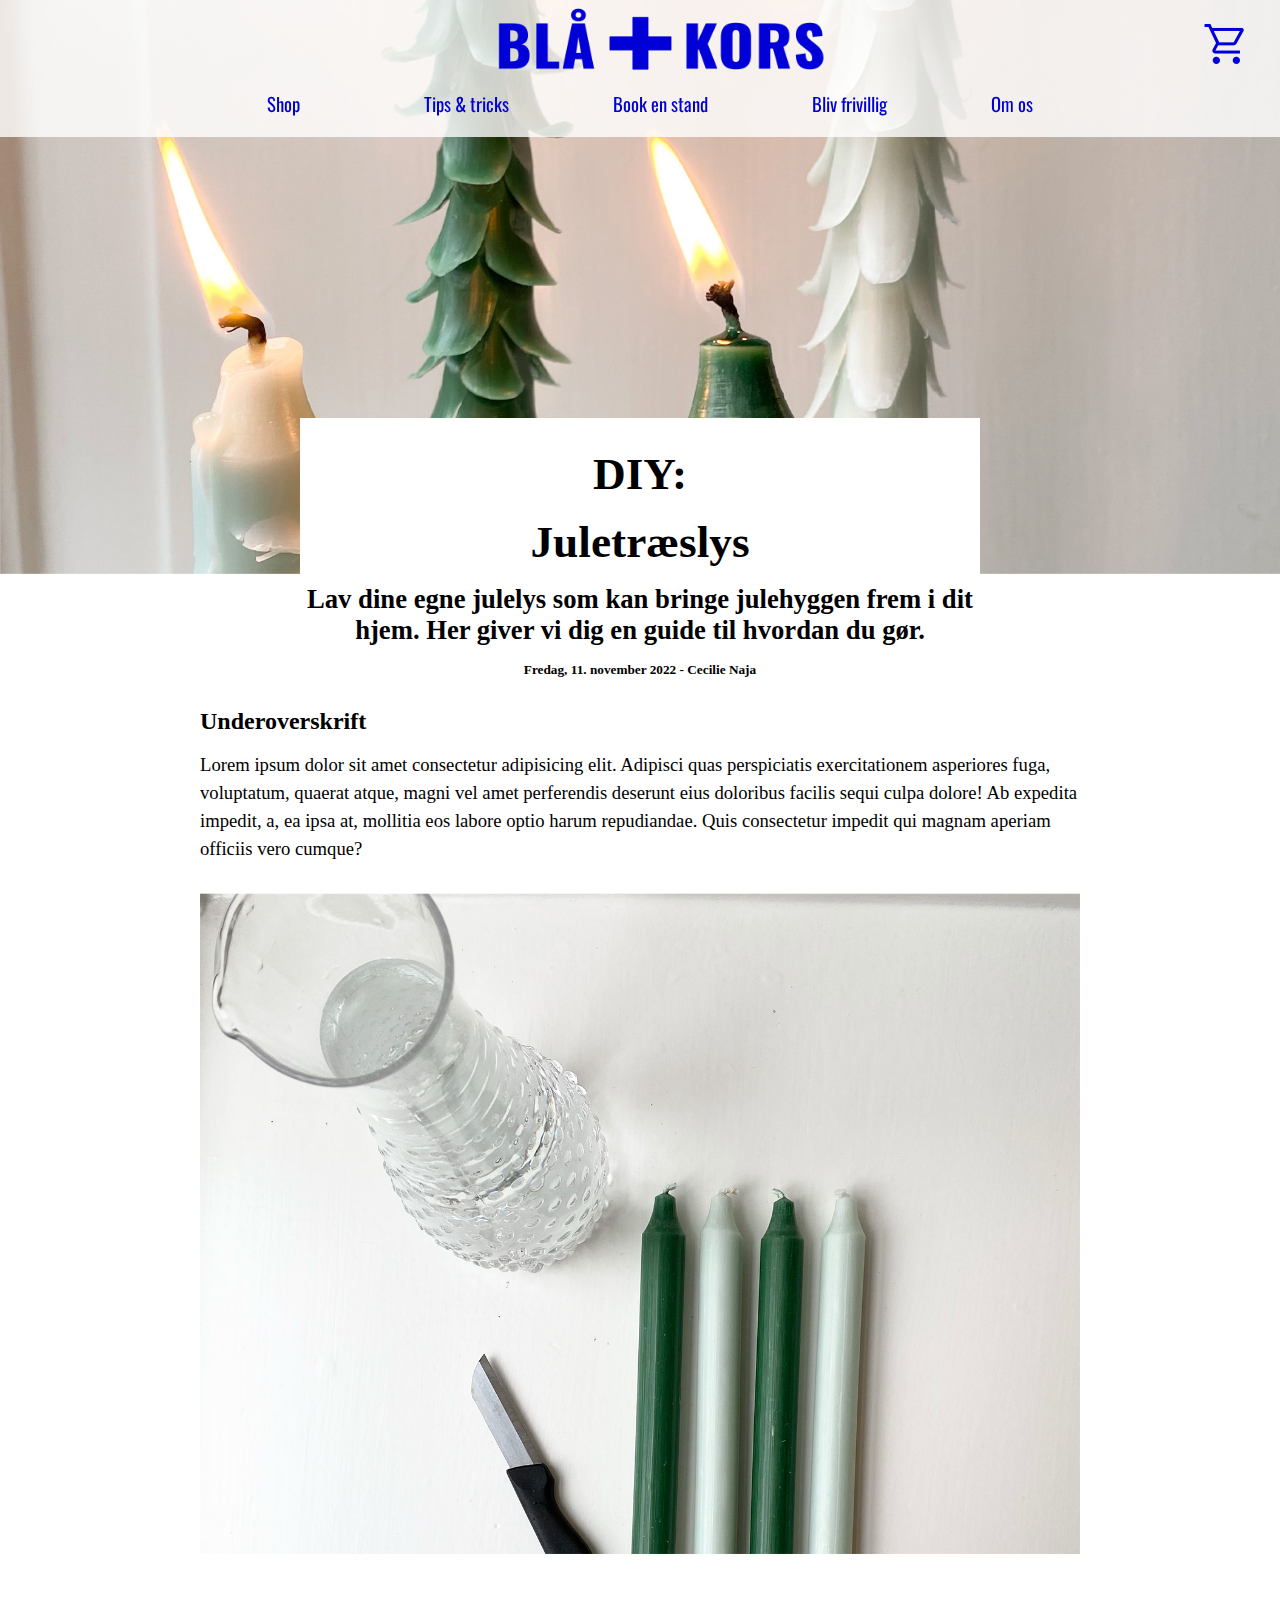
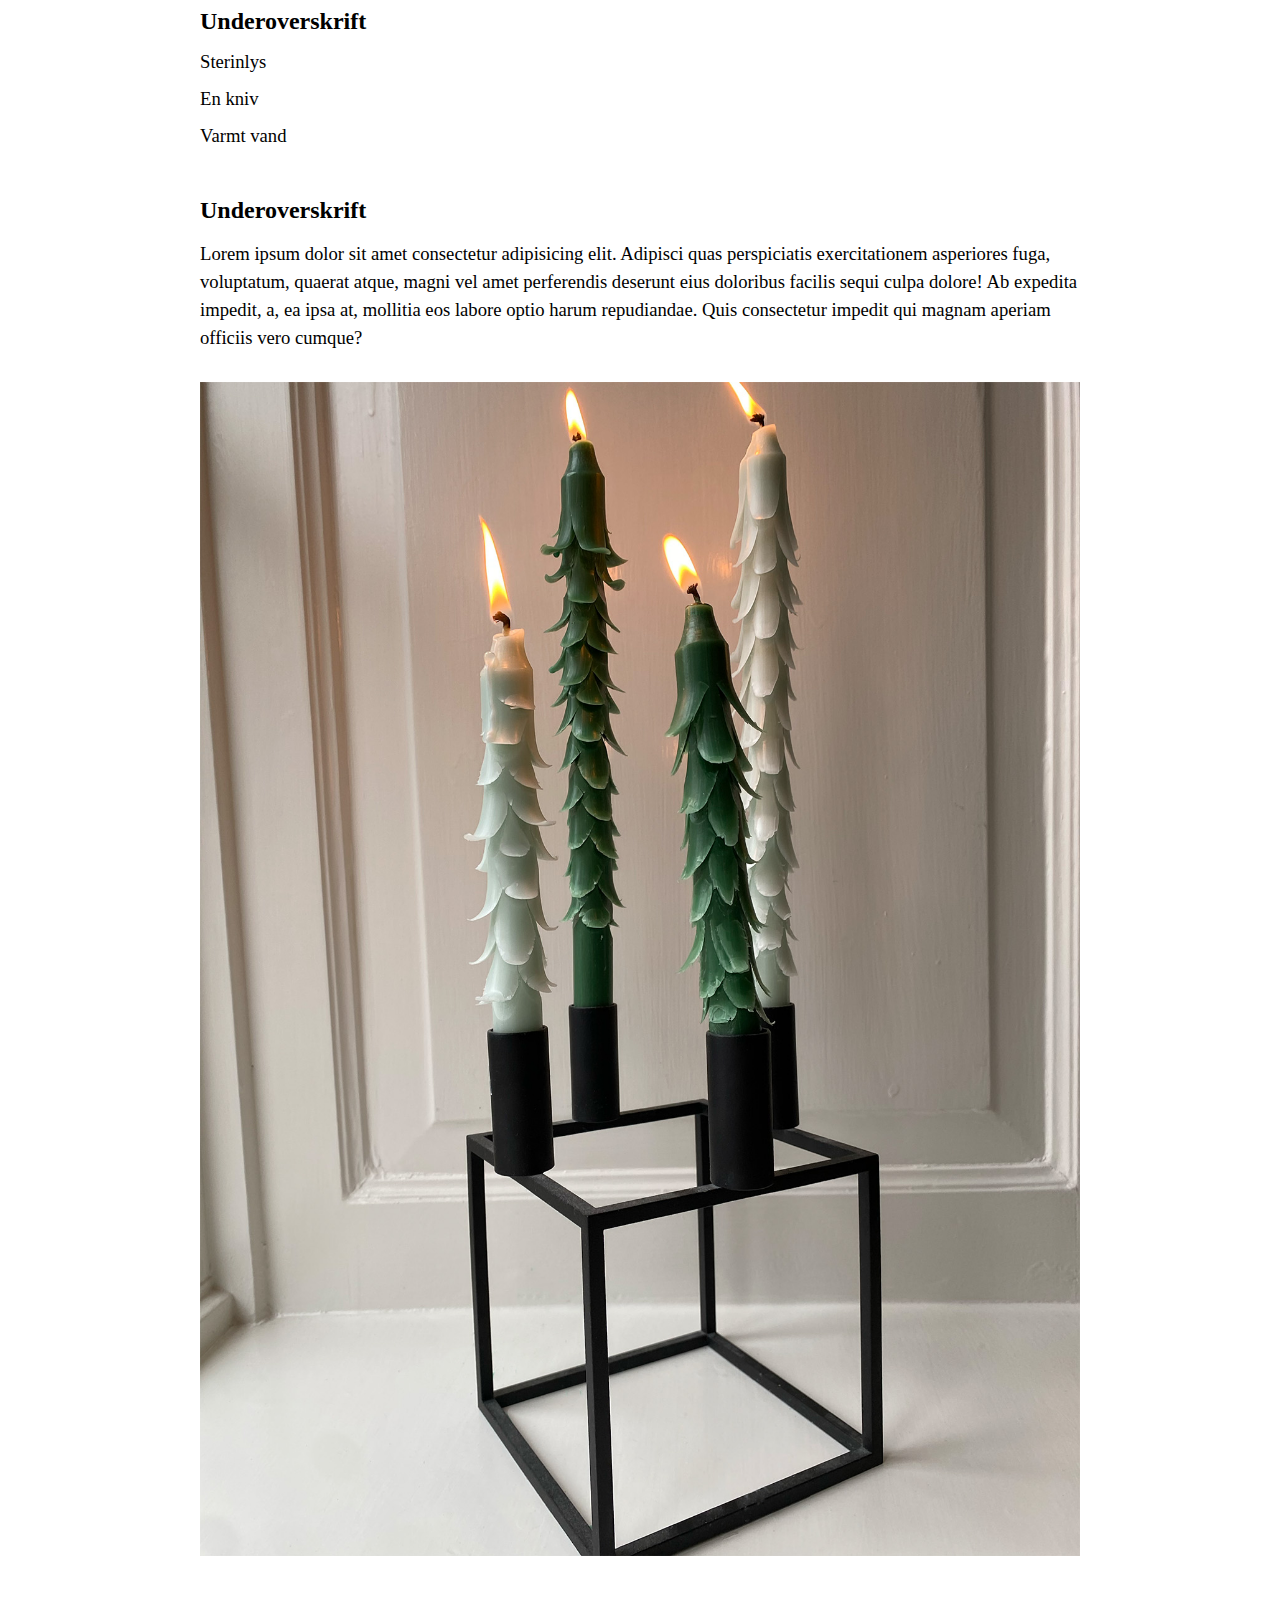
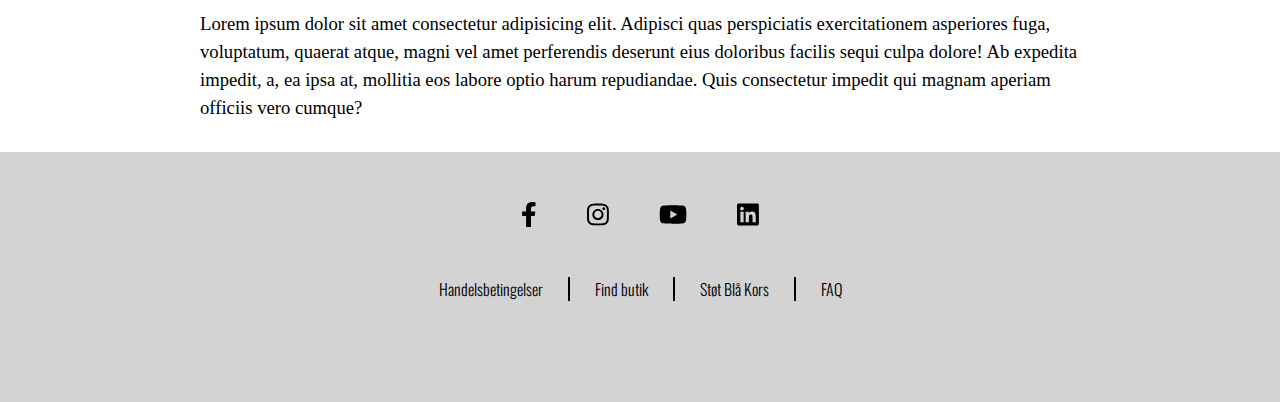
==== artikel-lys.html @ 45262c71 "kurv" ====
<!DOCTYPE html>
<html lang="da">
<head>
    <meta charset="UTF-8">
    <meta http-equiv="X-UA-Compatible" content="IE=edge">
    <meta name="viewport" content="width=device-width, initial-scale=1.0">
    <title>Blaa Kors</title>
    <link rel="stylesheet" href="styles.css">
    <link rel="stylesheet" href="Styles-artikel.css">

    <link rel="preconnect" href="https://fonts.googleapis.com"> 
    <link rel="preconnect" href="https://fonts.gstatic.com" crossorigin> 
    <link rel="preconnect" href="https://fonts.googleapis.com"> 
<link rel="preconnect" href="https://fonts.gstatic.com" crossorigin> 
<link href="https://fonts.googleapis.com/css2?family=Oswald:wght@200;300;400;500;600;700&display=swap" rel="stylesheet">
</head>


<body>
    <header class="header-pc">
        <section id="top">
        <div id="logo">
            <img src="img/Blaa-kors-logo.png" alt="Blaa kors logo">
        </div>

        <div id="kurv">
        <img src="img/shopping-cart.png" alt="Indkøbskurv">
        </div>
        </section>




        

        <nav>
            <div class="container">
                <ul class="manu-main">

                    <li class="nav-head"><a class="hover-underline" href="shop.html">Shop</a>
                        <div class="menu-sub">
                            <div class="menu-col-1">
                                <h3>Dame</h3>
                                <ul>
                                    <li><a href="">Trøjer</a></li>
                                    <li><a href="#">Toppe</a></li>
                                    <li><a href="">Bukser</a></li>
                                    <li><a href="">Jakker</a></li>
                                    <li><a href="">Kjoler</a></li>
                                    <li><a href="">Accesories</a></li>
                                </ul>
                            </div>

                            <div class="menu-col-2">
                                <h3>Herre</h3>
                                <ul>
                                    <li><a href="">Trøjer</a></li>
                                    <li><a href="">Toppe</a></li>
                                    <li><a href="">Bukser</a></li>
                                    <li><a href="">Jakker</a></li>
                                    <li><a href="">Kjoler</a></li>
                                    <li><a href="">Accesories</a></li>
                                </ul>
                            </div>

                            <div class="menu-col-3">
                                <h3>Børn</h3>
                                <ul>
                                    <li><a href="">Trøjer</a></li>
                                    <li><a href="">Toppe</a></li>
                                    <li><a href="">Bukser</a></li>
                                    <li><a href="">Jakker</a></li>
                                    <li><a href="">Kjoler</a></li>
                                    <li><a href="">Accesories</a></li>
                                </ul>
                            </div>

                            <div class="menu-col-4">
                                <h3>Interiør</h3>
                                <ul>
                                    <li><a href="">Trøjer</a></li>
                                    <li><a href="">Toppe</a></li>
                                    <li><a href="">Bukser</a></li>
                                    <li><a href="">Jakker</a></li>
                                    <li><a href="">Kjoler</a></li>
                                    <li><a href="">Accesories</a></li>
                                </ul>
                            </div>
                        </div>
                    </li>

                    
                    <li><a class="hover-underline" href="">Tips & tricks</a></li>
                    <li><a class="hover-underline" href="">Book en stand</a></li>
                    <li><a class="hover-underline" href="">Bliv frivillig</a></li>
                    <li><a class="hover-underline" href="">Om os</a></li>  
                </ul>
            </div>
        </nav>
    </header>

    <main>
        <section>
            <div>
                <img src="img/lys-banner.jpg" alt="DIY juletræ sterinlys">
            </div>

            <div class="float-box">
                <h1>DIY:</h1>
                <h1>Juletræslys</h1>
                <h3>Lav dine egne julelys som kan bringe julehyggen frem i dit hjem. Her giver vi dig en guide til hvordan du gør.</h3>
                <h5>Fredag, 11. november 2022 - Cecilie Naja</h5>
            </div>
        </section>


        <section class="artikel">
            <div class="tekst">
                <h4>Underoverskrift</h4>
                <p>Lorem ipsum dolor sit amet consectetur adipisicing elit. Adipisci quas perspiciatis exercitationem asperiores fuga, voluptatum, quaerat atque, magni vel amet perferendis deserunt eius doloribus facilis sequi culpa dolore! Ab expedita impedit, a, ea ipsa at, mollitia eos labore optio harum repudiandae. Quis consectetur impedit qui magnam aperiam officiis vero cumque?</p>
            </div>


            <div>
                <img src="img/step-1.jpg" alt="ting du skal bruge: sterinlys, kniv og varmt vand">
            </div>


            <div class="redskaber">
                <h4>Underoverskrift</h4>
                <P>Sterinlys</P>
                <p>En kniv</p>
                <P>Varmt vand</P>
            </div>


            
            <div class="tekst">
                <h4>Underoverskrift</h4>
                <p>Lorem ipsum dolor sit amet consectetur adipisicing elit. Adipisci quas perspiciatis exercitationem asperiores fuga, voluptatum, quaerat atque, magni vel amet perferendis deserunt eius doloribus facilis sequi culpa dolore! Ab expedita impedit, a, ea ipsa at, mollitia eos labore optio harum repudiandae. Quis consectetur impedit qui magnam aperiam officiis vero cumque?</p>
            </div>

            <div>
                <img src="img/fire-lys.jpg" alt="De faerdige sterinlys som ligner julettaer">
            </div>

            <div class="tekst">
                <p>Lorem ipsum dolor sit amet consectetur adipisicing elit. Adipisci quas perspiciatis exercitationem asperiores fuga, voluptatum, quaerat atque, magni vel amet perferendis deserunt eius doloribus facilis sequi culpa dolore! Ab expedita impedit, a, ea ipsa at, mollitia eos labore optio harum repudiandae. Quis consectetur impedit qui magnam aperiam officiis vero cumque?</p>
            </div>

        </section>

    </main>


    <footer>
        <section>
            <div class="icons">
                <svg xmlns="http://www.w3.org/2000/svg" viewBox="0 0 320 512"><!--! Font Awesome Pro 6.2.0 by @fontawesome - https://fontawesome.com License - https://fontawesome.com/license (Commercial License) Copyright 2022 Fonticons, Inc. --><path d="M279.14 288l14.22-92.66h-88.91v-60.13c0-25.35 12.42-50.06 52.24-50.06h40.42V6.26S260.43 0 225.36 0c-73.22 0-121.08 44.38-121.08 124.72v70.62H22.89V288h81.39v224h100.17V288z"/></svg>
                <svg xmlns="http://www.w3.org/2000/svg" viewBox="0 0 448 512"><!--! Font Awesome Pro 6.2.0 by @fontawesome - https://fontawesome.com License - https://fontawesome.com/license (Commercial License) Copyright 2022 Fonticons, Inc. --><path d="M224.1 141c-63.6 0-114.9 51.3-114.9 114.9s51.3 114.9 114.9 114.9S339 319.5 339 255.9 287.7 141 224.1 141zm0 189.6c-41.1 0-74.7-33.5-74.7-74.7s33.5-74.7 74.7-74.7 74.7 33.5 74.7 74.7-33.6 74.7-74.7 74.7zm146.4-194.3c0 14.9-12 26.8-26.8 26.8-14.9 0-26.8-12-26.8-26.8s12-26.8 26.8-26.8 26.8 12 26.8 26.8zm76.1 27.2c-1.7-35.9-9.9-67.7-36.2-93.9-26.2-26.2-58-34.4-93.9-36.2-37-2.1-147.9-2.1-184.9 0-35.8 1.7-67.6 9.9-93.9 36.1s-34.4 58-36.2 93.9c-2.1 37-2.1 147.9 0 184.9 1.7 35.9 9.9 67.7 36.2 93.9s58 34.4 93.9 36.2c37 2.1 147.9 2.1 184.9 0 35.9-1.7 67.7-9.9 93.9-36.2 26.2-26.2 34.4-58 36.2-93.9 2.1-37 2.1-147.8 0-184.8zM398.8 388c-7.8 19.6-22.9 34.7-42.6 42.6-29.5 11.7-99.5 9-132.1 9s-102.7 2.6-132.1-9c-19.6-7.8-34.7-22.9-42.6-42.6-11.7-29.5-9-99.5-9-132.1s-2.6-102.7 9-132.1c7.8-19.6 22.9-34.7 42.6-42.6 29.5-11.7 99.5-9 132.1-9s102.7-2.6 132.1 9c19.6 7.8 34.7 22.9 42.6 42.6 11.7 29.5 9 99.5 9 132.1s2.7 102.7-9 132.1z"/></svg>
                <svg xmlns="http://www.w3.org/2000/svg" viewBox="0 0 576 512"><!--! Font Awesome Pro 6.2.0 by @fontawesome - https://fontawesome.com License - https://fontawesome.com/license (Commercial License) Copyright 2022 Fonticons, Inc. --><path d="M549.655 124.083c-6.281-23.65-24.787-42.276-48.284-48.597C458.781 64 288 64 288 64S117.22 64 74.629 75.486c-23.497 6.322-42.003 24.947-48.284 48.597-11.412 42.867-11.412 132.305-11.412 132.305s0 89.438 11.412 132.305c6.281 23.65 24.787 41.5 48.284 47.821C117.22 448 288 448 288 448s170.78 0 213.371-11.486c23.497-6.321 42.003-24.171 48.284-47.821 11.412-42.867 11.412-132.305 11.412-132.305s0-89.438-11.412-132.305zm-317.51 213.508V175.185l142.739 81.205-142.739 81.201z"/></svg>
                <svg xmlns="http://www.w3.org/2000/svg" viewBox="0 0 448 512"><!--! Font Awesome Pro 6.2.0 by @fontawesome - https://fontawesome.com License - https://fontawesome.com/license (Commercial License) Copyright 2022 Fonticons, Inc. --><path d="M416 32H31.9C14.3 32 0 46.5 0 64.3v383.4C0 465.5 14.3 480 31.9 480H416c17.6 0 32-14.5 32-32.3V64.3c0-17.8-14.4-32.3-32-32.3zM135.4 416H69V202.2h66.5V416zm-33.2-243c-21.3 0-38.5-17.3-38.5-38.5S80.9 96 102.2 96c21.2 0 38.5 17.3 38.5 38.5 0 21.3-17.2 38.5-38.5 38.5zm282.1 243h-66.4V312c0-24.8-.5-56.7-34.5-56.7-34.6 0-39.9 27-39.9 54.9V416h-66.4V202.2h63.7v29.2h.9c8.9-16.8 30.6-34.5 62.9-34.5 67.2 0 79.7 44.3 79.7 101.9V416z"/></svg>
            </div>
            <div class="navfooter">
                <a class="border" href="">Handelsbetingelser</a>
                <a class="border" href="">Find butik</a>
                <a class="border" href="">Støt Blå Kors</a>
                <a href="">FAQ</a>
            </div>
        </section>
    </footer>

</body>

</html>
---- styles.css ----
*{
    margin: 0;
    padding: 0;
    box-sizing: border-box;
}


#logo{
    display: flex;
    justify-content: center;

    padding-top: 5px;

    z-index: 1;

    height: 70px;
}


#top{
    display: flex;
    justify-content: center;
}

#kurv{
    position: absolute;
    right: 30px;
    top: 20px;
}

.header-pc{
    background-color: rgba(255, 255, 255, 0.8);
}



.header-pc{
    position: fixed;
    top: 0px;

    z-index: 1;

    width: 100%;
}

.main-forside{
    margin-top: 190px;
}


/*nav bar*/
nav ul{
    list-style: none;
    position: relative;
    text-align: center;
    width: 100%;
}

/*hvert link box i nav*/
nav li{
    display: inline-block;
    margin-left: 50px;
    margin-right: 50px;
}

/*nav text*/
nav a{
    color: rgb(0, 0, 210);
    text-decoration: none;

    font-family: 'Oswald', sans-serif;
    font-weight: 400;
    font-size: 14pt;
}

nav .container .manu-main div li a{
    font-weight: 300;
}



.nav-head h3 {
    font-family: 'Oswald', sans-serif;
    font-weight: 500;
}



#banner{
    background-image: url(img/banner.jpg);
    height: 850px;
    margin-top: -190px;
    display: flex;
    justify-content: center;
}

#banner div {
    background-color: rgba(255, 255, 255, 0.8);
    position: relative;
    top: 400px;
    width: 800px;
    height: 150px;
}
#banner h1 {
    text-transform: uppercase;
    font-family: 'Oswald', sans-serif;
    color: rgb(0, 0, 210);
    text-align: center;
    font-size: 50pt;
}
#banner h2 {
    text-transform: uppercase;
    font-family: 'Oswald', sans-serif;
    font-weight: 400;
    color: rgb(0, 0, 210);
    text-align: center;
}


/*Gør knapperne "Shop, Tips og tricks osv" lettere at ramme + dropdown menuen forsvinder ikke*/
.nav-head{
    padding: 20px;
}

/*dropdown menuen*/
.menu-sub{
    position: absolute;
    width: 820px;

    background-color: rgba(255, 255, 255, 0.7);

    /*dropdown menuen vises ikke når musen ikke holdes over*/
    display: none;

    padding: 2em;

    margin-top: 20px;

}

/*dropdown menuen vises når musen holdes over Shop*/
nav li:hover .menu-sub{
    display: block;
}

/**/
.menu-sub li {
    display: block;
}

/*dropdown store kategorier (dame, herre, børn, interiør)*/
.menu-sub h3 {
    text-align: left;

    margin-top: 10px;
    margin-bottom: 20px;



}

/*dropdown store små kategorier kasser (trøjer, toppe, bukser)*/
.manu-main .menu-sub li{
    text-align: left;
    margin-left: 0px;
    margin-top: 10px;

    color: red;
}

/*dropdown store små kategorier skrift (trøjer, toppe, bukser)*/
.manu-main .menu-sub li a{
    color: black;
}


.menu-col-1,
.menu-col-2,
.menu-col-3,
.menu-col-4{
    float: left;
    width: 25%;
}


/*hover efektter på "Trøjer, toppe, bukser osv"*/

.menu-sub div ul li a:hover{
    border-bottom: solid  rgb(0, 0, 210) 2px;
}








/*stregens egenskaber*/
.hover-underline {
    position: relative;
  }
  
  
  .hover-underline::after {
    /*stregen skal være under teksten*/
    content: '';

    position: absolute;

    /*stregen fylder tekstens bredde*/
    width: 100%;

    /*stregens x(bredde) starter med at være 0*/
    transform: scaleX(0);

    /*højde på stregen*/
    height: 3px;

    /*animationen skal starte i bunden i venstre af teksten*/
    bottom: -7px;
    left: 0;

    /*stregens farve*/
    background-color: #002afa;

    /*stregen slutter ud i højre side*/
    transform-origin: bottom right;

    /*animationen tager 0.25 sekunder*/
    /*animationen starter hurtigigt og deaccelererer til slut*/
    transition: transform 0.25s ease-out;
  }
  
  .hover-underline:hover::after {
    /*stregens bredde(x-værdi) er synlig og hele rekstens 
    bredde, når man stopper med at hover*/
    transform: scaleX(1);

    /*stregen starter med at forsvinde fra venstre side, 
    når man stopper med at hover*/
    transform-origin: bottom left;
  }

  @media only screen and (max-width: 890px) {
    .header-pc {
      display: none;
    }

    .header-mobil{
        margin-top: 170px;
        height: 80px;
        width: 100%;
        background-color: rgba(255, 255, 255, 0.7);
        display: flex;
        align-items: center;
        
        justify-content: space-around;
        align-items: center;

        position: fixed;

        z-index: 100;
    }

    .logo-mobil img{
        height: 40px;
    }

    .kurv-mobil{
        scale: 80%;
        position: relative;
    }
    
    .main-forside{
        margin-top: 20px;
    }
  }

  @media only screen and (min-width: 890px) {
    .header-mobil {
      display: none;
    }
  }
























/* Bliv Frivillig Sektion */
.frivillig {
    height: 300px;
    background-color: lightgray;
}
.frivillig div {
    text-align: center;
}
.frivillig h1 {
    color: rgb(0, 0, 210);
    font-size: 30pt;
    text-transform: uppercase;
    padding-top: 90px;
    font-family: 'Oswald', sans-serif;
}
.frivillig h2 {
    color: rgb(0, 0, 210);
    text-transform: uppercase;
    margin-top: 10px;
    text-decoration: underline;
    font-family: 'Oswald', sans-serif;
}

/* SHOP SEKTION PÅ FORSIDE */
.shop {
    height: 700px;
    width: 100%;
    background-image: url(images/shopbaggrund.jpg);
    display: flex;
    background-repeat: no-repeat;
    background-position: center;
    background-size: cover;
}

.shop div {
width: 100%;
}



.damer {
    border: solid black 2px;
    margin-top: 50px;
    height: 600px;
    width: 300px;
    margin-left: 170px;
    padding: 10px;
    box-shadow: 0px 0px 15px #000000;
    background-image: url(images/damer.jpg);
    background-size: cover;
}
.shop :hover { 
    transform: scale(1.1);
    transition: 0.25s;
}

#nottarget, #interiørtop {
    transform: scale(1.0);
}

.herre {
    margin-top: 150px;
    background-color: black;
    height: 400px;
    width: 300px;
    margin-left: 100px;
    margin-right: 100px;
    border: 1px solid;
    padding: 10px;
    padding: 10px;
    box-shadow: 0px 0px 15px #000000;
}

.interiør {
    margin-top: 150px;
    background-image: url(images/interioer.jpg);
    height: 400px;
    width: 300px;
    margin-right: 100px;
    padding: 10px;
    box-shadow: 0px 0px 15px #000000;
}

.damer h1 {
    color: rgb(0, 0, 210);
    margin-left: 10px;
    margin-top: 365px;
    font-size: 30pt;
    text-transform: uppercase;
}
.herre h1 {
    color: rgb(0, 0, 210);
    margin-left: 10px;
    margin-top: 265px;
    font-size: 30pt;
    text-transform: uppercase;
}
.shop h2 {
    color: rgb(0, 0, 210);
    margin-left: 10px;
    margin-top: 10px;
    text-transform: uppercase;
    font-family: 'Oswald', sans-serif;
    font-weight: 400;
}
.shop h1 {
    font-family: 'Oswald', sans-serif;
}

.interiør h1 {
    color: rgb(0, 0, 210);
    margin-left: 10px;
    font-size: 30pt;
    text-transform: uppercase;
}
/* Givet den et id, da margin top ikke skal være så høj i denne boks,
da der er flere linjer med H1 */
#interiørtop {
    margin-top: 90px;
}

/* DIY SEKTION PÅ FORSIDE */
.diy {
    height: 650px;
    width: 100%;
    display: flex;
    justify-content: center;
    background-color: lightgray;
}
.diy div {
    height: 500px;
    width: 350px;
    margin-top: 75px;
    margin-left: 100px;
    margin-right: 100px;
    padding: 10px;
    box-shadow: 5px 10px 18px #000000;

}

#stearin {
    background-image: url(images/stearinlys.jpg);
}
#redskabsholder {
    background-image: url(images/redskabsholder.jpg);
}

.diy h1 {
    color: rgb(0, 0, 210);
    font-size: 28pt;
    margin-top: 370px;
    margin-left: 10px;
    text-transform: uppercase;
    font-family: 'Oswald', sans-serif;
}
.diy h2 {
    color: rgb(0, 0, 210);
    margin-left: 10px;
    margin-top: 10px;
    text-transform: uppercase;
    font-family: 'Oswald', sans-serif;
    font-weight: 400;
}
.diy :hover { 
    transform: scale(1.1);
    transition: 0.25s;
}

/* VERDENSMÅL SEKTION PÅ FORSIDE */
.verdensmål {
    height: 300px;
    background-color: black;
}
.verdensmål div {
    text-align: center;
}
.verdensmål h1 {
    color: white;
    font-size: 30pt;
    text-transform: uppercase;
    padding-top: 90px;
    width: 100%;
    font-family: 'Oswald', sans-serif;
}
.verdensmål h2 {
    color: white;
    text-transform: uppercase;
    margin-top: 10px;
    text-decoration: underline;
    font-family: 'Oswald', sans-serif;
}

/* HER STARTER FOOTEREN */
footer {
    height: 250px;
    background-color: lightgrey;
}

/* Ikonerne i footeren */
.icons {
    display: flex;
    width: 100%;
    justify-content: center;
    padding-top: 50px;
}

footer section div svg {
    height: 25px;
    padding-left: 25px;
    padding-right: 25px;
}

/* Navigation i footeren */
.navfooter {
    display: flex;
    justify-content: center;
    width: 100%;
    padding-top: 50px;
}

.navfooter a {
    padding-left: 25px;
    padding-right: 25px;
    text-decoration: none;
    color: black;
    font-family: 'Oswald', sans-serif;
    font-weight: 300;
    
}

/* vertikal streg mellem nav i footeren */
.border {
    border-right: 2px solid black;
}



/* HER STARTER SHOP UNDERSIDEN */
.shopfp {
    background-image: url(images/shopbanner.jpg);
    width: 100%;
    background-size: cover;
    height: 1400px;
}

.shopfp div {
    display: flex;
    width: 100%;
}  
.shopfp {
    font-family: 'Oswald', sans-serif;
    text-transform: uppercase;
}
.shoph1, .shoph2, .shoph3 {
    align-items: center;
    justify-content: center;
    color: rgb(0, 0, 210);
}
.shoph1 {
    font-size: 28pt;
}
.shoph2 {
    margin-top: 50px;
}
.shoph2 h2 {
    padding: 10px;
    background-color: white;
    margin-left: 10px;
    margin-right: 10px;
    font-weight: 200;
}
.shoph3 {
    padding-top: 400px;
    font-size: 15pt;
}
.shoph3 h3 {
    font-weight: 300;
}



/* HER STARTER SHOP DAME */
#topshop {
    display: flex;
    font-family: 'Oswald', sans-serif;
    color: rgb(0, 0, 210);
    width: 100%;
    padding-left: 200px;
    padding-top: 200px;
}
#topshop h2 {
    margin-left: 5px;
    margin-right: 5px;
}

.weight300 {
    font-weight: 300;
}
.shopdameflex {
    font-family: 'Oswald', sans-serif;
    color: rgb(0, 0, 210);
}
.shopdameflex h2 {
    padding-top: 200px;
    padding-left: 200px;
    width: 100%;
}
.shopkategori {
    display: flex;
    margin-left: 100px;
    margin-top: 50px;
}
.shopkategori h1 {
    margin-top: 20px;
}
.kategoriwidth {
    width: 150px;
}
.plus {
    margin-left: 50px;
    width: 50px;
}
.hvid {
    width: 150px;
    color: white;
}
.plushvid {
    margin-left: 50px;
    width: 50px;
    color: white;
}
.shopdamebillede {
    background-color: red;
    height: 400px;
    width: 300px;
    margin-left: 25px;
    margin-right: 25px;
}
---- Styles-artikel.css ----
*{
    margin: 0;
    padding: 0;
    box-sizing: border-box;
}

main section div img{
    width: 100%;
}

.float-box{
    text-align: center;

    background-color: white;

    padding-top: 30px;
    padding-bottom: 30px;

    margin-left: 300px;
    margin-right: 300px;
    margin-top: -160px;

    position: relative;
}

.float-box h1{
    font-size: 34pt;
    
    margin-bottom: 16px;
}

.float-box h3{
    font-size: 20pt;

    margin-bottom: 16px;
}

.artikel{
    margin-left: 200px;
    margin-right: 200px;
}

.artikel div img{
    margin-bottom: 50px;
}

.tekst h4{
    font-size: 18pt;

    margin-bottom: 16px;
}

.tekst p{
    font-size: 14pt;
    margin-bottom: 30px;

    line-height: 28px;
}

.redskaber h4{
    font-size: 18pt;

    margin-bottom: 16px;
}

.redskaber p{
    font-size: 14pt;
    margin-bottom: 15px;
}

.redskaber{
    margin-bottom: 50px;
}
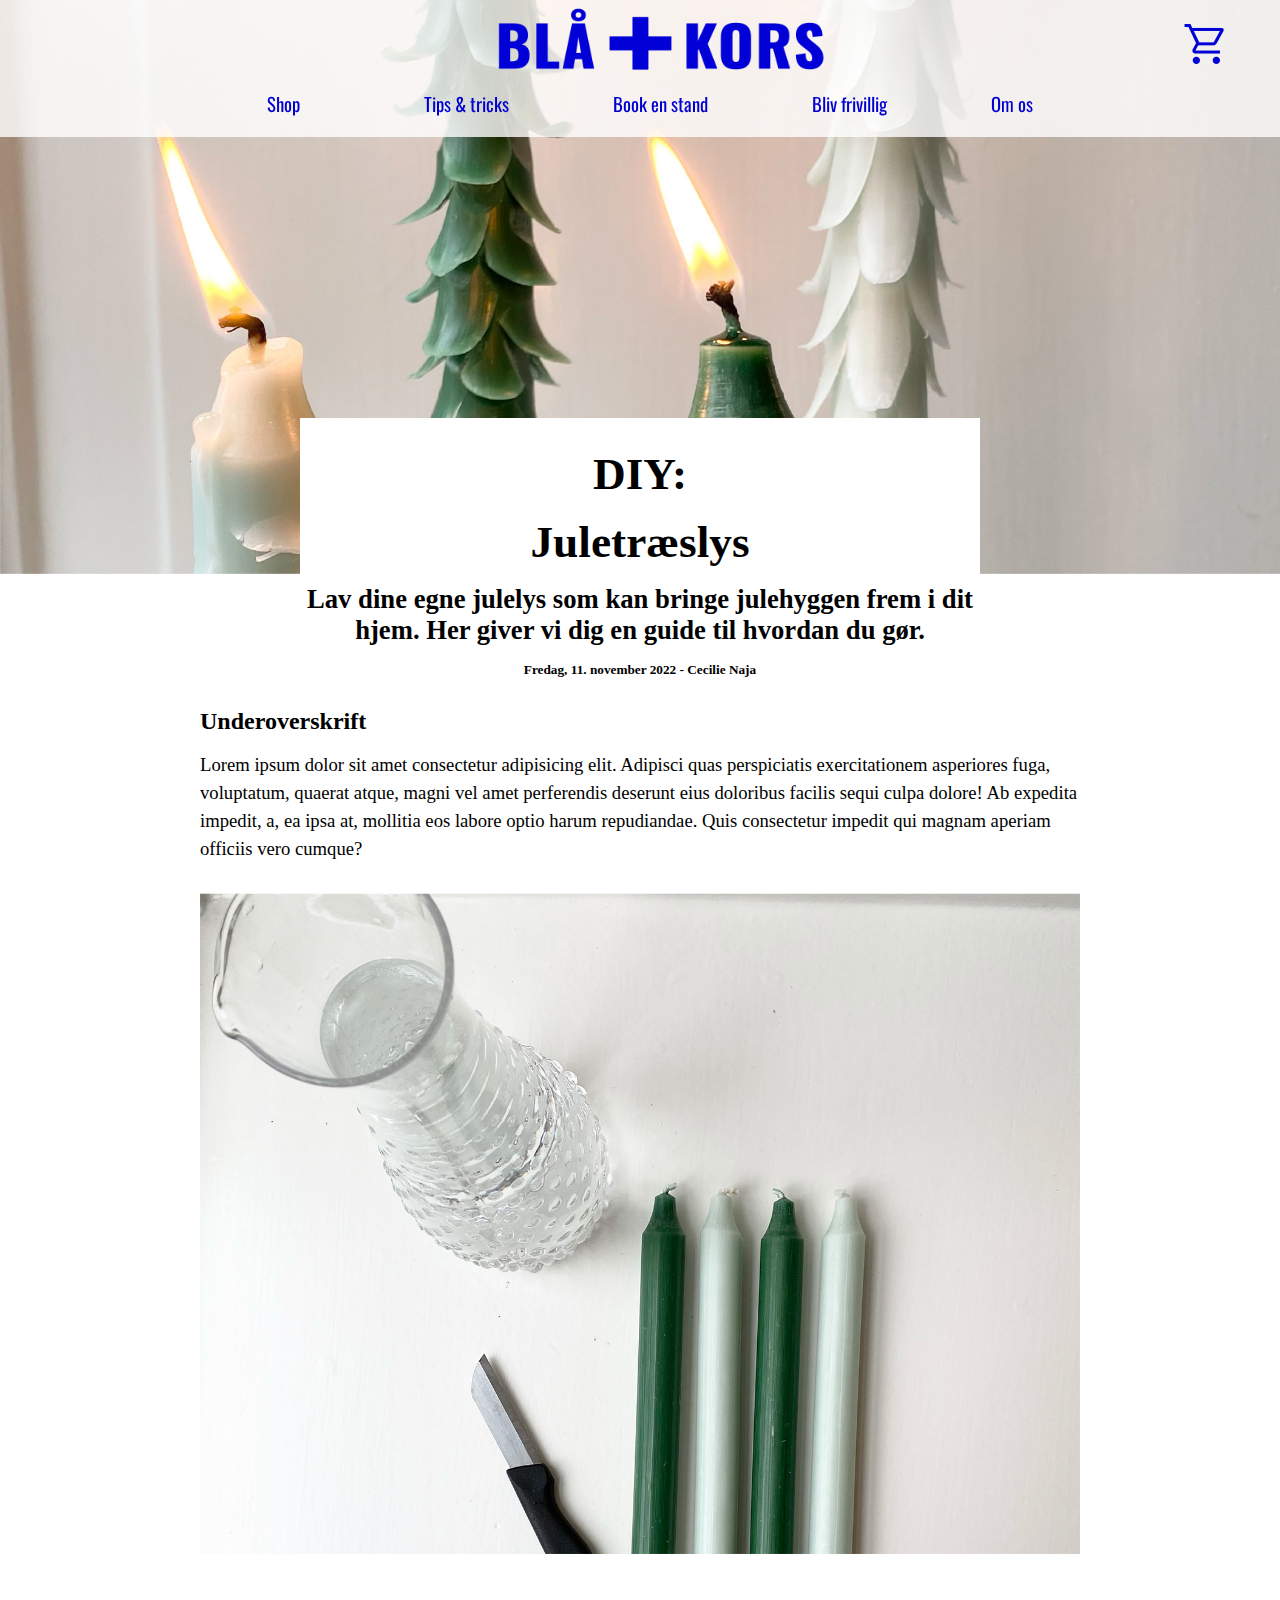
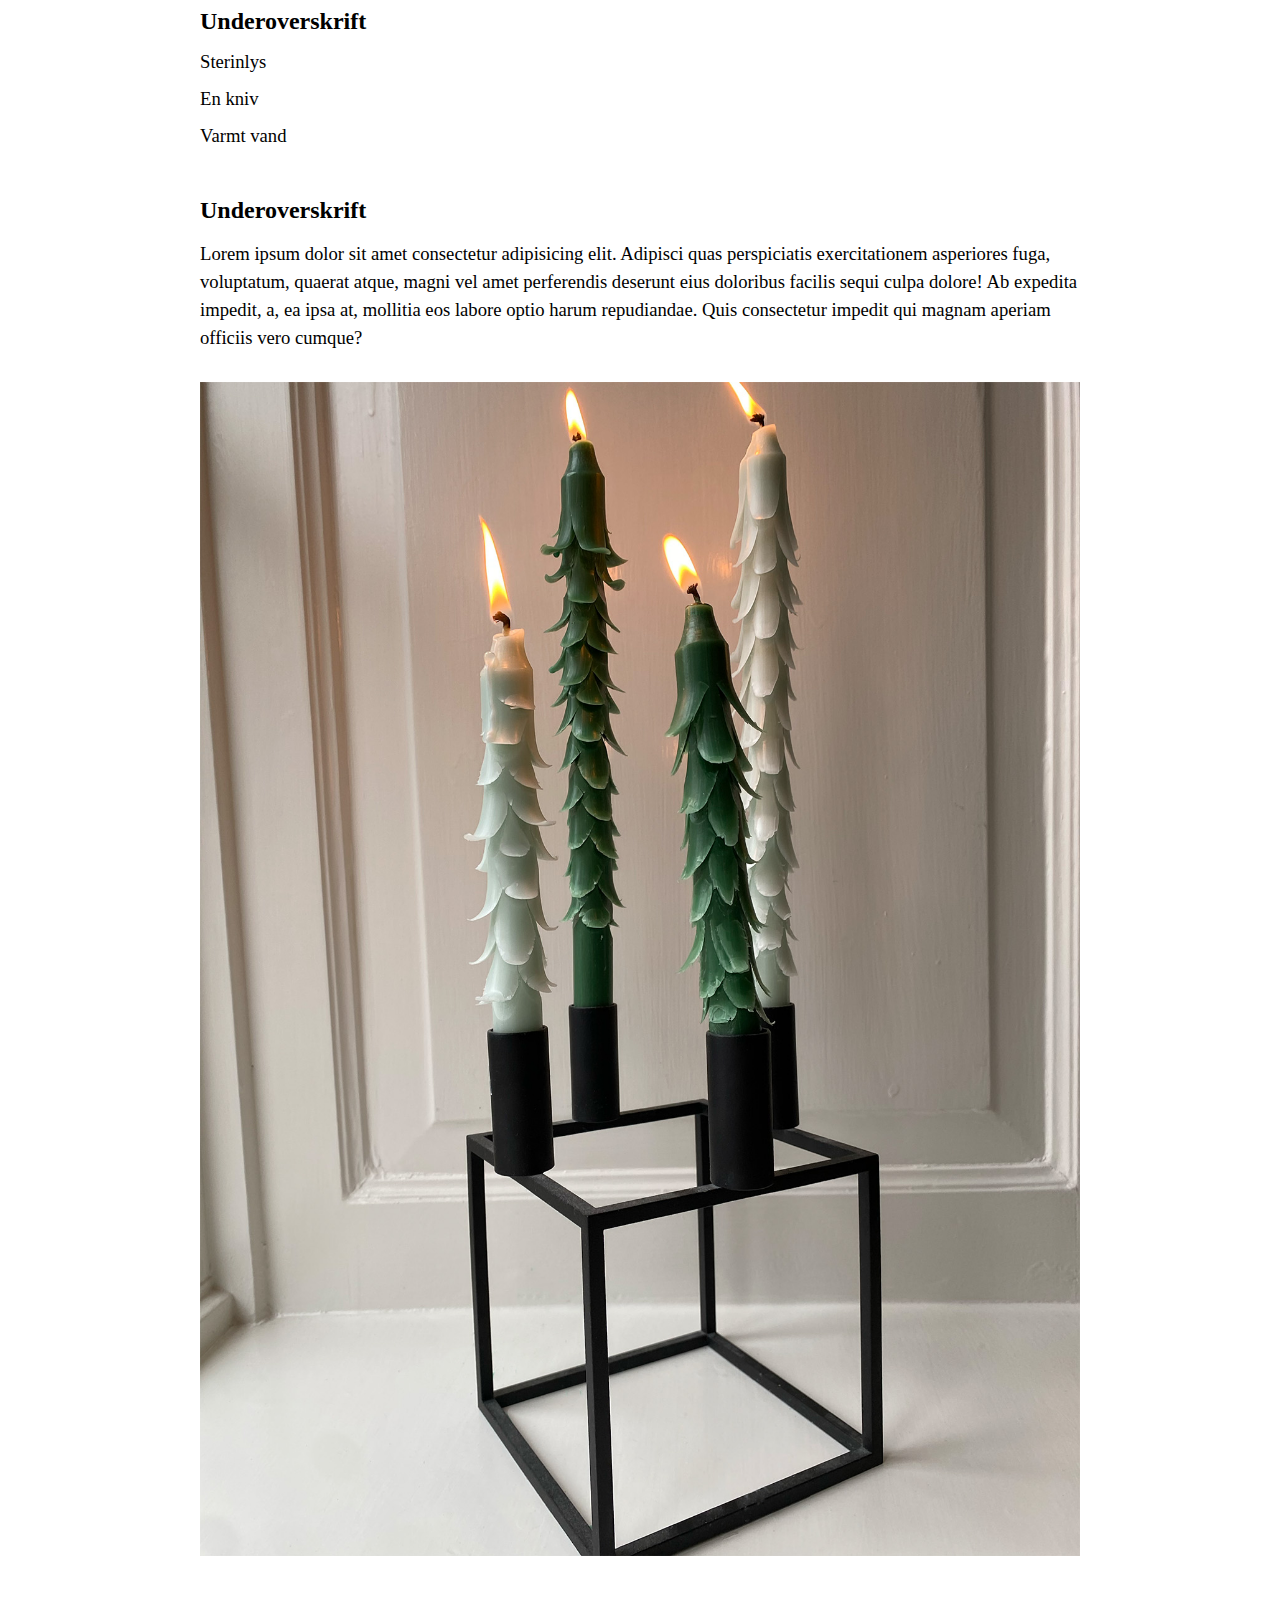
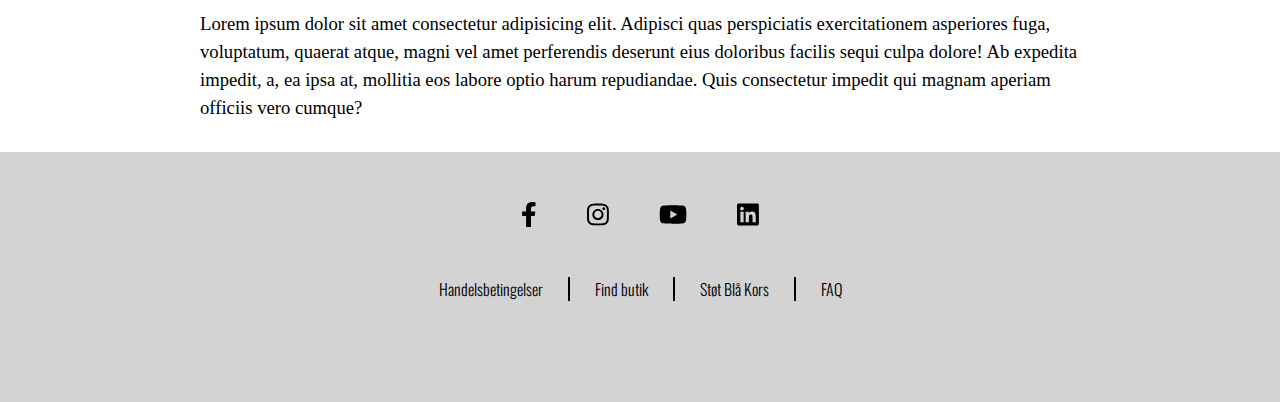
==== commit 4c24afdc: "rigtig header" ====
--- a/artikel-lys.html
+++ b/artikel-lys.html
@@ -19,71 +19,73 @@
 <body>
     <header class="header-pc">
         <section id="top">
-        <div id="logo">
-            <img src="img/Blaa-kors-logo.png" alt="Blaa kors logo">
-        </div>
-
-        <div id="kurv">
-        <img src="img/shopping-cart.png" alt="Indkøbskurv">
-        </div>
-        </section>
-
-
-
-
+            <div id="logo">
+                <a href="index.html"><img src="img/Blaa-kors-logo.png" alt="Blaa kors logo"></a>
+            </div>
+
+            <div id="kurv">
+                <img src="img/shopping-cart.png" alt="Indkøbskurv">
+            </div>
+        </section>
         
 
         <nav>
             <div class="container">
                 <ul class="manu-main">
 
-                    <li class="nav-head"><a class="hover-underline" href="shop.html">Shop</a>
+                    <li class="nav-head"><a class="hover-underline" href="">Shop</a>
                         <div class="menu-sub">
                             <div class="menu-col-1">
-                                <h3>Dame</h3>
-                                <ul>
+                                <a href="shopdame.html"><h3>Dame</h3></a>
+                                <ul>
+                                    <li><a href="">Trøjer & toppe</a></li>
+                                    <li><a href="">Smykker</a></li>
+                                    <li><a href="">Sko</a></li>
+                                    <li><a href="">Tesker</a></li>
+                                    <li><a href="">Kjoler & nederdele</a></li>
+                                    <li><a href="">Jakker og frakker</a></li>
+                                    <li><a href="">Blazere</a></li>
+                                    <li><a href="">Strik & cardigans</a></li>
+                                    <li><a href="">Accesories</a></li>
+                                </ul>
+                            </div>
+
+                            <div class="menu-col-2">
+                                <a href=""><h3>Herre</h3></a>
+                                <ul>
+                                    <li><a href="">Sportstøj</a></li>
+                                    <li><a href="">Bukser & shorts</a></li>
+                                    <li><a href="">Jakkesæt</a></li>
+                                    <li><a href="">Jakker</a></li>
+                                    <li><a href="">Skjorter</a></li>
+                                    <li><a href="">Accesories</a></li>
+                                    <li><a href="">Sko</a></li>
                                     <li><a href="">Trøjer</a></li>
-                                    <li><a href="#">Toppe</a></li>
-                                    <li><a href="">Bukser</a></li>
-                                    <li><a href="">Jakker</a></li>
-                                    <li><a href="">Kjoler</a></li>
-                                    <li><a href="">Accesories</a></li>
-                                </ul>
-                            </div>
-
-                            <div class="menu-col-2">
-                                <h3>Herre</h3>
-                                <ul>
-                                    <li><a href="">Trøjer</a></li>
-                                    <li><a href="">Toppe</a></li>
-                                    <li><a href="">Bukser</a></li>
-                                    <li><a href="">Jakker</a></li>
-                                    <li><a href="">Kjoler</a></li>
-                                    <li><a href="">Accesories</a></li>
                                 </ul>
                             </div>
 
                             <div class="menu-col-3">
-                                <h3>Børn</h3>
-                                <ul>
-                                    <li><a href="">Trøjer</a></li>
-                                    <li><a href="">Toppe</a></li>
-                                    <li><a href="">Bukser</a></li>
-                                    <li><a href="">Jakker</a></li>
-                                    <li><a href="">Kjoler</a></li>
-                                    <li><a href="">Accesories</a></li>
+                                <a href=""><h3>Børn</h3></a>
+                                <ul>
+                                    <li><a href="">Konfirmation</a></li>
+                                    <li><a href="">Sko</a></li>
+                                    <li><a href="">0-2 år</a></li>
+                                    <li><a href="">3-4 år</a></li>
+                                    <li><a href="">5-6 år</a></li>
+                                    <li><a href="">7-8 år</a></li>
+                                    <li><a href="">9-12 år år</a></li>
                                 </ul>
                             </div>
 
                             <div class="menu-col-4">
-                                <h3>Interiør</h3>
-                                <ul>
-                                    <li><a href="">Trøjer</a></li>
-                                    <li><a href="">Toppe</a></li>
-                                    <li><a href="">Bukser</a></li>
-                                    <li><a href="">Jakker</a></li>
-                                    <li><a href="">Kjoler</a></li>
-                                    <li><a href="">Accesories</a></li>
+                                <a href=""><h3>Interiør</h3></a>
+                                <ul>
+                                    <li><a href="">Lamper</a></li>
+                                    <li><a href="">Vaser</a></li>
+                                    <li><a href="">Samleobjekter</a></li>
+                                    <li><a href="">Fade & skåle</a></li>
+                                    <li><a href="">Legetøj og spil</a></li>
+                                    <li><a href="">Diverse</a></li>
                                 </ul>
                             </div>
                         </div>
@@ -96,7 +98,37 @@
                     <li><a class="hover-underline" href="">Om os</a></li>  
                 </ul>
             </div>
+
+                
+            </section>
         </nav>
+    </header>
+
+
+
+
+    <header class="header-mobil">
+
+        
+        <div class="burger">
+            <a href="index.html">
+                <img src="img/burger.png" alt="Menu knap">
+            </a>
+        </div>
+
+        <div class="logo-mobil">
+            <a href="index.html">
+                <img src="img/Blaa-kors-logo.png" alt="Blaa kors logo">
+            </a>
+        </div> 
+        
+        <div class="kurv-mobil">
+            <a href="index.html">
+                <img src="img/shopping-cart.png" alt="Indkøbskurv knap">
+            </a>
+        </div>
+
+        
     </header>
 
     <main>
--- a/styles.css
+++ b/styles.css
@@ -5,7 +5,7 @@
 }
 
 
-#logo{
+#logo a img{
     display: flex;
     justify-content: center;
 
@@ -24,9 +24,14 @@
 
 #kurv{
     position: absolute;
-    right: 30px;
+    right: 50px;
     top: 20px;
 }
+
+#kurv:hover{
+    cursor: pointer;
+}
+
 
 .header-pc{
     background-color: rgba(255, 255, 255, 0.8);
@@ -43,9 +48,7 @@
     width: 100%;
 }
 
-.main-forside{
-    margin-top: 190px;
-}
+
 
 
 /*nav bar*/
@@ -79,9 +82,11 @@
 
 
 
-.nav-head h3 {
+.nav-head .menu-sub h3 {
     font-family: 'Oswald', sans-serif;
     font-weight: 500;
+
+    color: black;
 }
 
 
@@ -89,16 +94,15 @@
 #banner{
     background-image: url(img/banner.jpg);
     height: 850px;
-    margin-top: -190px;
     display: flex;
     justify-content: center;
 }
 
 #banner div {
-    background-color: rgba(255, 255, 255, 0.8);
+
     position: relative;
-    top: 400px;
-    width: 800px;
+    top: 300px;
+    width: 60%;
     height: 150px;
 }
 #banner h1 {
@@ -107,6 +111,9 @@
     color: rgb(0, 0, 210);
     text-align: center;
     font-size: 50pt;
+    background-color: rgba(255, 255, 255, 0.8);
+    padding-left: 10px;
+    padding-right: 10px;
 }
 #banner h2 {
     text-transform: uppercase;
@@ -114,6 +121,10 @@
     font-weight: 400;
     color: rgb(0, 0, 210);
     text-align: center;
+    background-color: rgba(255, 255, 255, 0.8);
+    padding-right: 10px;
+    padding-left: 10px;
+    
 }
 
 
@@ -127,7 +138,7 @@
     position: absolute;
     width: 820px;
 
-    background-color: rgba(255, 255, 255, 0.7);
+    background-color: white;
 
     /*dropdown menuen vises ikke når musen ikke holdes over*/
     display: none;
@@ -188,6 +199,8 @@
 .menu-sub div ul li a:hover{
     border-bottom: solid  rgb(0, 0, 210) 2px;
 }
+
+
 
 
 
@@ -248,7 +261,7 @@
     }
 
     .header-mobil{
-        margin-top: 170px;
+        margin-top: 0px;
         height: 80px;
         width: 100%;
         background-color: rgba(255, 255, 255, 0.7);
@@ -272,9 +285,60 @@
         position: relative;
     }
     
-    .main-forside{
-        margin-top: 20px;
-    }
+   
+
+    .diy{
+        display: block;
+        flex-direction: column;
+
+        padding-bottom: 700px;
+        padding-top: 600px;
+    }
+
+    .diy .stearin, .diy .redskabsholder {
+    margin-left: auto;
+    margin-right: auto;
+    }
+
+    #banner h1{
+        font-size: 28pt;
+    }
+
+    #banner h2{
+        font-size: 15pt;
+    }
+
+    .shop{
+        flex-direction: column;
+        
+        padding-top: 820px;
+        padding-bottom: 900px;
+    }
+    .shop .damer, .shop .herre, .shop .interiør {
+        margin-left: auto;
+        margin-right: auto;
+    }
+
+    .navfooter a{
+        font-size: 6pt;
+
+        padding-left: 0px;
+        padding-right: 0px;
+    }
+
+    footer section div svg{
+        padding-left: 0px;
+        padding-right: 0px;
+    }
+
+    .shopfp .shoph3{
+        font-size: 12pt;
+    }
+
+    .shopfp .shoph1{
+        font-size: 15pt;
+    }
+
   }
 
   @media only screen and (min-width: 890px) {
@@ -338,20 +402,15 @@
     background-repeat: no-repeat;
     background-position: center;
     background-size: cover;
-}
-
-.shop div {
-width: 100%;
-}
-
-
+    justify-content: center;
+}
 
 .damer {
     border: solid black 2px;
     margin-top: 50px;
     height: 600px;
     width: 300px;
-    margin-left: 170px;
+    margin-left: 75px;
     padding: 10px;
     box-shadow: 0px 0px 15px #000000;
     background-image: url(images/damer.jpg);
@@ -364,6 +423,7 @@
 
 #nottarget, #interiørtop {
     transform: scale(1.0);
+    width: 160px;
 }
 
 .herre {
@@ -371,8 +431,8 @@
     background-color: black;
     height: 400px;
     width: 300px;
-    margin-left: 100px;
-    margin-right: 100px;
+    margin-left: 75px;
+    margin-right: 75px;
     border: 1px solid;
     padding: 10px;
     padding: 10px;
@@ -387,6 +447,7 @@
     margin-right: 100px;
     padding: 10px;
     box-shadow: 0px 0px 15px #000000;
+    background-size: cover;
 }
 
 .damer h1 {
@@ -439,27 +500,28 @@
     height: 500px;
     width: 350px;
     margin-top: 75px;
-    margin-left: 100px;
-    margin-right: 100px;
+    margin-left: 50px;
+    margin-right: 50px;
     padding: 10px;
     box-shadow: 5px 10px 18px #000000;
 
 }
 
-#stearin {
+.stearin {
     background-image: url(images/stearinlys.jpg);
 }
-#redskabsholder {
+.redskabsholder {
     background-image: url(images/redskabsholder.jpg);
 }
 
 .diy h1 {
     color: rgb(0, 0, 210);
     font-size: 28pt;
-    margin-top: 370px;
+    margin-top: 330px;
     margin-left: 10px;
     text-transform: uppercase;
     font-family: 'Oswald', sans-serif;
+    width: 400px;
 }
 .diy h2 {
     color: rgb(0, 0, 210);
@@ -558,6 +620,7 @@
 .shopfp {
     font-family: 'Oswald', sans-serif;
     text-transform: uppercase;
+    
 }
 .shoph1, .shoph2, .shoph3 {
     align-items: center;
@@ -569,6 +632,7 @@
 }
 .shoph2 {
     margin-top: 50px;
+    
 }
 .shoph2 h2 {
     padding: 10px;
@@ -577,6 +641,10 @@
     margin-right: 10px;
     font-weight: 200;
 }
+
+.shopfp .shoph2 a{
+    text-decoration: none;
+}
 .shoph3 {
     padding-top: 400px;
     font-size: 15pt;
@@ -617,30 +685,86 @@
     display: flex;
     margin-left: 100px;
     margin-top: 50px;
+    margin-left: 50px;
+    margin-top: 50px;
+    margin-bottom: 50px;
 }
 .shopkategori h1 {
     margin-top: 20px;
 }
-.kategoriwidth {
-    width: 150px;
-}
+
 .plus {
-    margin-left: 50px;
-    width: 50px;
+    margin-left: 90px;
 }
 .hvid {
-    width: 150px;
+    margin-left: 90px;
     color: white;
 }
 .plushvid {
-    margin-left: 50px;
-    width: 50px;
     color: white;
 }
 .shopdamebillede {
-    background-color: red;
     height: 400px;
     width: 300px;
     margin-left: 25px;
     margin-right: 25px;
 }
+
+
+
+
+
+/*Her starter css til burger menu*/
+
+.burger-nav {
+    width: 100%;
+    display: flex;
+    align-items: center;
+    flex-direction: column;
+    gap: 20px;
+
+    margin-top: 20px;
+}
+
+
+
+
+
+.burger-body {
+    -webkit-animation: slide-in-blurred-top 0.6s cubic-bezier(0.230, 1.000, 0.320, 1.000) both;
+    animation: slide-in-blurred-top 0.6s cubic-bezier(0.230, 1.000, 0.320, 1.000) both;
+    color: white;
+}
+
+@keyframes slide-in-blurred-top{
+0% {
+    -webkit-transform: translateY(-1000px) scaleY(2.5) scaleX(0.2);
+    transform: translateY(-1000px) scaleY(2.5) scaleX(0.2);
+    -webkit-transform-origin: 50% 0%;
+    transform-origin: 50% 0%;
+    -webkit-filter: blur(40px);
+    filter: blur(40px);
+    opacity: 0;
+}
+
+100% {
+    -webkit-transform: translateY(0) scaleY(1) scaleX(1);
+    transform: translateY(0) scaleY(1) scaleX(1);
+    -webkit-transform-origin: 50% 50%;
+    transform-origin: 50% 50%;
+    -webkit-filter: blur(0);
+    filter: blur(0);
+    opacity: 1;
+}
+}
+
+.burger-body .burger-nav img{
+    width: 70%;
+    margin-bottom: 20px;
+}
+
+.burger-body .burger-nav a{
+    font-size: 20pt;
+    display: flex;
+    justify-content: center;
+}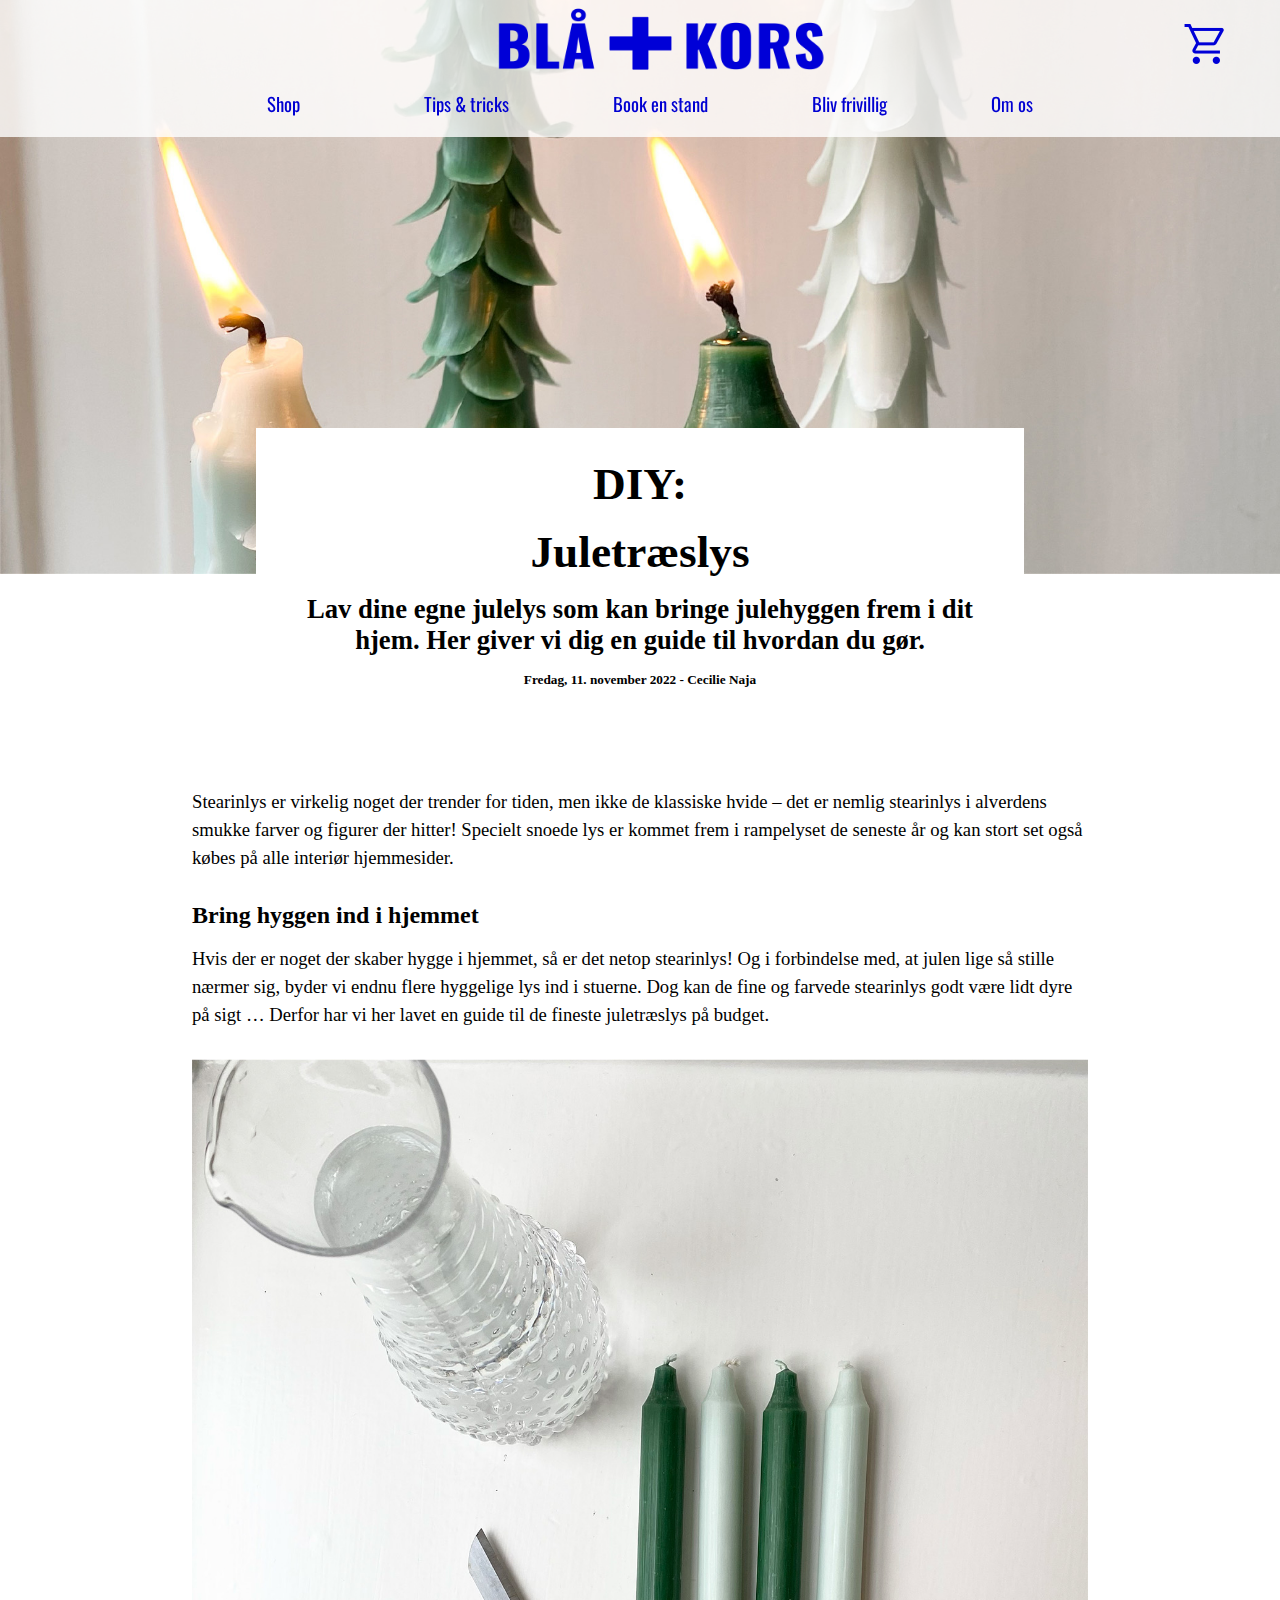
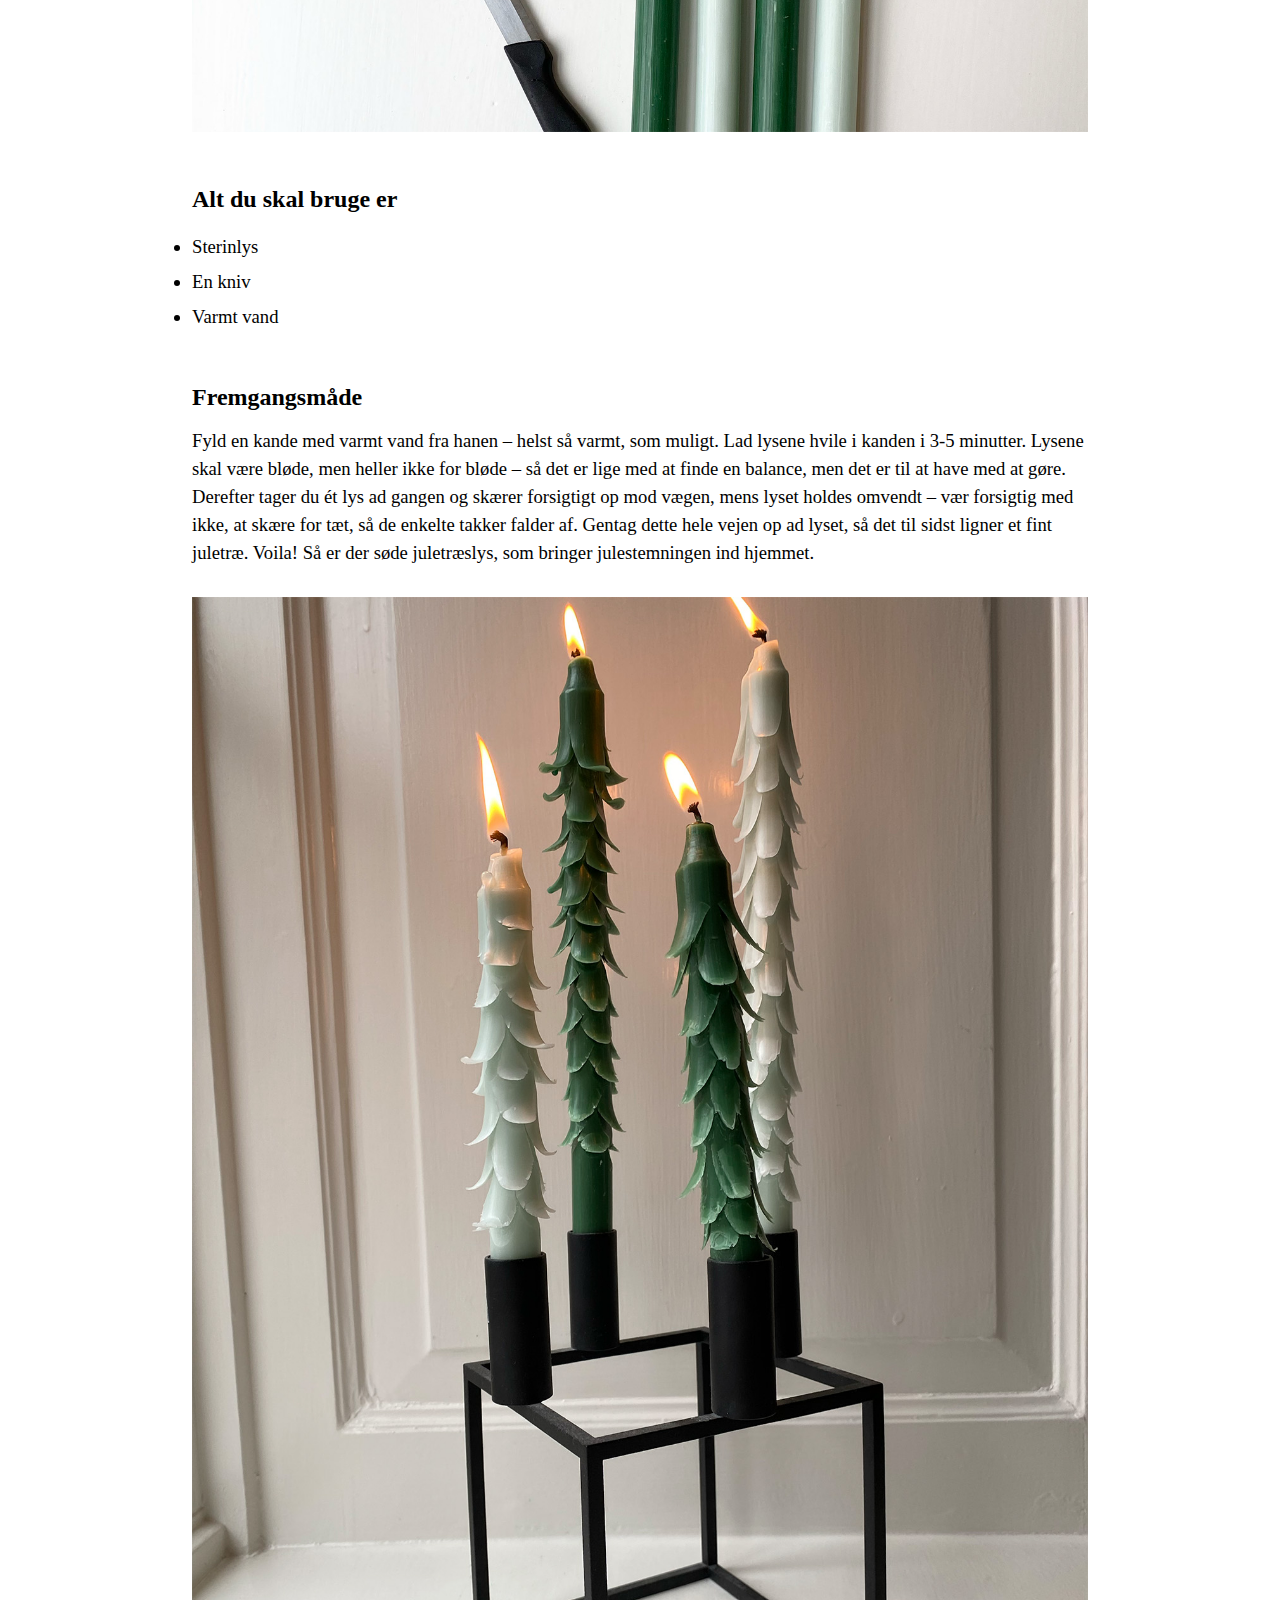
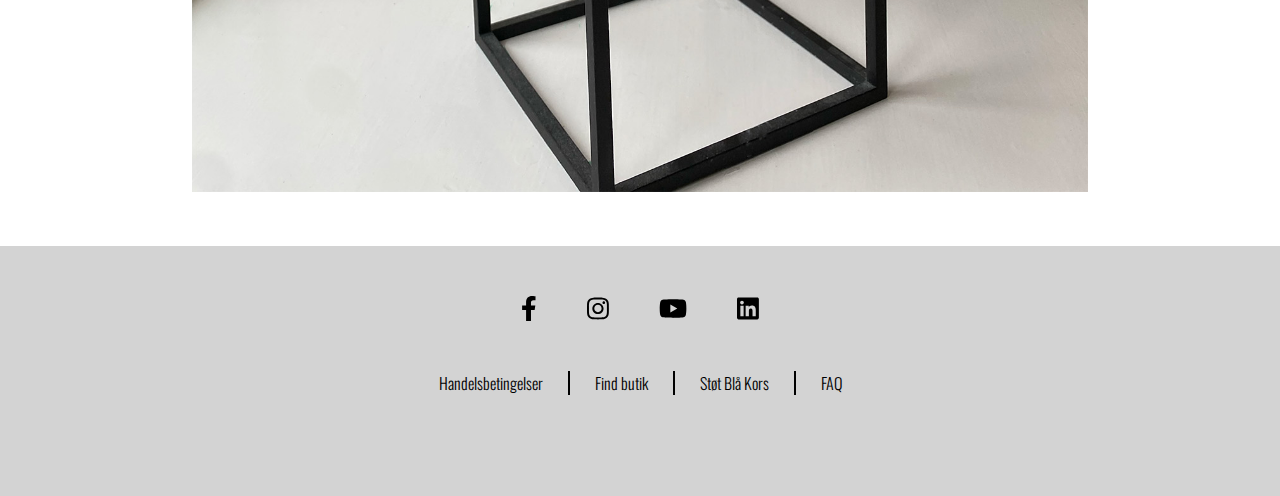
==== commit f1b73610: "fuld responsive + animation on load (mobil header driller)" ====
--- a/artikel-lys.html
+++ b/artikel-lys.html
@@ -137,19 +137,22 @@
                 <img src="img/lys-banner.jpg" alt="DIY juletræ sterinlys">
             </div>
 
-            <div class="float-box">
-                <h1>DIY:</h1>
-                <h1>Juletræslys</h1>
-                <h3>Lav dine egne julelys som kan bringe julehyggen frem i dit hjem. Her giver vi dig en guide til hvordan du gør.</h3>
-                <h5>Fredag, 11. november 2022 - Cecilie Naja</h5>
+            <div class="flex-float-box">
+                <div class="float-box">
+                    <h1>DIY:</h1>
+                    <h1>Juletræslys</h1>
+                    <h3>Lav dine egne julelys som kan bringe julehyggen frem i dit hjem. Her giver vi dig en guide til hvordan du gør.</h3>
+                    <h5>Fredag, 11. november 2022 - Cecilie Naja</h5>
+                </div>
             </div>
         </section>
 
 
         <section class="artikel">
             <div class="tekst">
-                <h4>Underoverskrift</h4>
-                <p>Lorem ipsum dolor sit amet consectetur adipisicing elit. Adipisci quas perspiciatis exercitationem asperiores fuga, voluptatum, quaerat atque, magni vel amet perferendis deserunt eius doloribus facilis sequi culpa dolore! Ab expedita impedit, a, ea ipsa at, mollitia eos labore optio harum repudiandae. Quis consectetur impedit qui magnam aperiam officiis vero cumque?</p>
+                <p>Stearinlys er virkelig noget der trender for tiden, men ikke de klassiske hvide – det er nemlig stearinlys i alverdens smukke farver og figurer der hitter! Specielt snoede lys er kommet frem i rampelyset de seneste år og kan stort set også købes på alle interiør hjemmesider.</p>
+                <h4>Bring hyggen ind i hjemmet </h4>
+                <p>Hvis der er noget der skaber hygge i hjemmet, så er det netop stearinlys! Og i forbindelse med, at julen lige så stille nærmer sig, byder vi endnu flere hyggelige lys ind i stuerne. Dog kan de fine og farvede stearinlys godt være lidt dyre på sigt … Derfor har vi her lavet en guide til de fineste juletræslys på budget. </p>
             </div>
 
 
@@ -159,25 +162,22 @@
 
 
             <div class="redskaber">
-                <h4>Underoverskrift</h4>
-                <P>Sterinlys</P>
-                <p>En kniv</p>
-                <P>Varmt vand</P>
+                <h4>Alt du skal bruge er</h4>
+                <li>Sterinlys</li>
+                <li>En kniv</li>
+                <li>Varmt vand</li>
+                
             </div>
 
 
             
             <div class="tekst">
-                <h4>Underoverskrift</h4>
-                <p>Lorem ipsum dolor sit amet consectetur adipisicing elit. Adipisci quas perspiciatis exercitationem asperiores fuga, voluptatum, quaerat atque, magni vel amet perferendis deserunt eius doloribus facilis sequi culpa dolore! Ab expedita impedit, a, ea ipsa at, mollitia eos labore optio harum repudiandae. Quis consectetur impedit qui magnam aperiam officiis vero cumque?</p>
+                <h4>Fremgangsmåde</h4>
+                <p>Fyld en kande med varmt vand fra hanen – helst så varmt, som muligt. Lad lysene hvile i kanden i 3-5 minutter. Lysene skal være bløde, men heller ikke for bløde – så det er lige med at finde en balance, men det er til at have med at gøre. Derefter tager du ét lys ad gangen og skærer forsigtigt op mod vægen, mens lyset holdes omvendt – vær forsigtig med ikke, at skære for tæt, så de enkelte takker falder af. Gentag dette hele vejen op ad lyset, så det til sidst ligner et fint juletræ. Voila! Så er der søde juletræslys, som bringer julestemningen ind hjemmet. </p>
             </div>
 
             <div>
                 <img src="img/fire-lys.jpg" alt="De faerdige sterinlys som ligner julettaer">
-            </div>
-
-            <div class="tekst">
-                <p>Lorem ipsum dolor sit amet consectetur adipisicing elit. Adipisci quas perspiciatis exercitationem asperiores fuga, voluptatum, quaerat atque, magni vel amet perferendis deserunt eius doloribus facilis sequi culpa dolore! Ab expedita impedit, a, ea ipsa at, mollitia eos labore optio harum repudiandae. Quis consectetur impedit qui magnam aperiam officiis vero cumque?</p>
             </div>
 
         </section>
--- a/styles.css
+++ b/styles.css
@@ -344,6 +344,9 @@
   @media only screen and (min-width: 890px) {
     .header-mobil {
       display: none;
+    }
+    .filtermobil {
+        display: none;
     }
   }
 
@@ -661,7 +664,7 @@
     font-family: 'Oswald', sans-serif;
     color: rgb(0, 0, 210);
     width: 100%;
-    padding-left: 200px;
+    padding-left: 100px;
     padding-top: 200px;
 }
 #topshop h2 {
@@ -683,9 +686,7 @@
 }
 .shopkategori {
     display: flex;
-    margin-left: 100px;
-    margin-top: 50px;
-    margin-left: 50px;
+    justify-content: center;
     margin-top: 50px;
     margin-bottom: 50px;
 }
@@ -704,12 +705,43 @@
     color: white;
 }
 .shopdamebillede {
-    height: 400px;
     width: 300px;
     margin-left: 25px;
     margin-right: 25px;
 }
 
+@media only screen and (max-width: 890px) {
+    .shopkategori .plus, .shopkategori .hvid, .shopkategori .plushvid {
+        display: none;
+    }
+    .filter {
+        display: none;
+    }
+    .filter h1 {
+        font-size: 10pt;
+        padding: 10px;
+    }
+    .shopdamebillede img {
+        margin-right: auto;
+        margin-left: auto;
+        columns: 3;
+    }
+    #topshop {
+        padding-top: 100px;
+    }
+    .filtermobil {
+        display: flex;
+        font-size: 10pt;
+        justify-content: center;
+    }
+    .filtermobil h1 {
+        padding: 10px;
+        margin-left: 5px;
+        margin-right: 5px;
+        font-weight: 300;
+    }
+
+}
 
 
 
--- a/Styles-artikel.css
+++ b/Styles-artikel.css
@@ -8,19 +8,27 @@
     width: 100%;
 }
 
+.flex-float-box{
+    display: flex;
+    justify-content: center;
+}
+
 .float-box{
     text-align: center;
 
+    position: relative;
+    bottom: 150px;
+
     background-color: white;
 
-    padding-top: 30px;
-    padding-bottom: 30px;
+    padding: 30px 30px 0px 30px;
 
-    margin-left: 300px;
-    margin-right: 300px;
-    margin-top: -160px;
+    margin-bottom: -50px;
 
-    position: relative;
+    width: 60%;
+
+    min-width: 300px;
+
 }
 
 .float-box h1{
@@ -36,8 +44,9 @@
 }
 
 .artikel{
-    margin-left: 200px;
-    margin-right: 200px;
+    padding-left: 15%;
+    padding-right: 15%;
+
 }
 
 .artikel div img{
@@ -57,6 +66,11 @@
     line-height: 28px;
 }
 
+.redskaber li{
+    font-size: 14pt;
+    line-height: 35px;
+}
+
 .redskaber h4{
     font-size: 18pt;
 
@@ -72,5 +86,38 @@
     margin-bottom: 50px;
 }
 
+.float-box,
+.artikel{
+    animation: fadeInAnimation ease 1s;
+    animation-iteration-count: 1;
+    animation-fill-mode: forwards;
+}
+@keyframes fadeInAnimation {
+    0% {
+        opacity: 0;
+        bottom: -30px;
+    }
+    100% {
+        opacity: 1;
+    }
+}
 
 
+@media only screen and (max-width: 890px) {
+    .flex-float-box h1{
+      font-size: 22pt;
+    }
+
+    .flex-float-box h3{
+        font-size: 14pt;
+      }
+
+      .flex-float-box h5{
+        font-size: 8pt;
+      }
+
+      .artikel{
+        padding-left: 10%;
+        padding-right: 10%;
+    
+    }
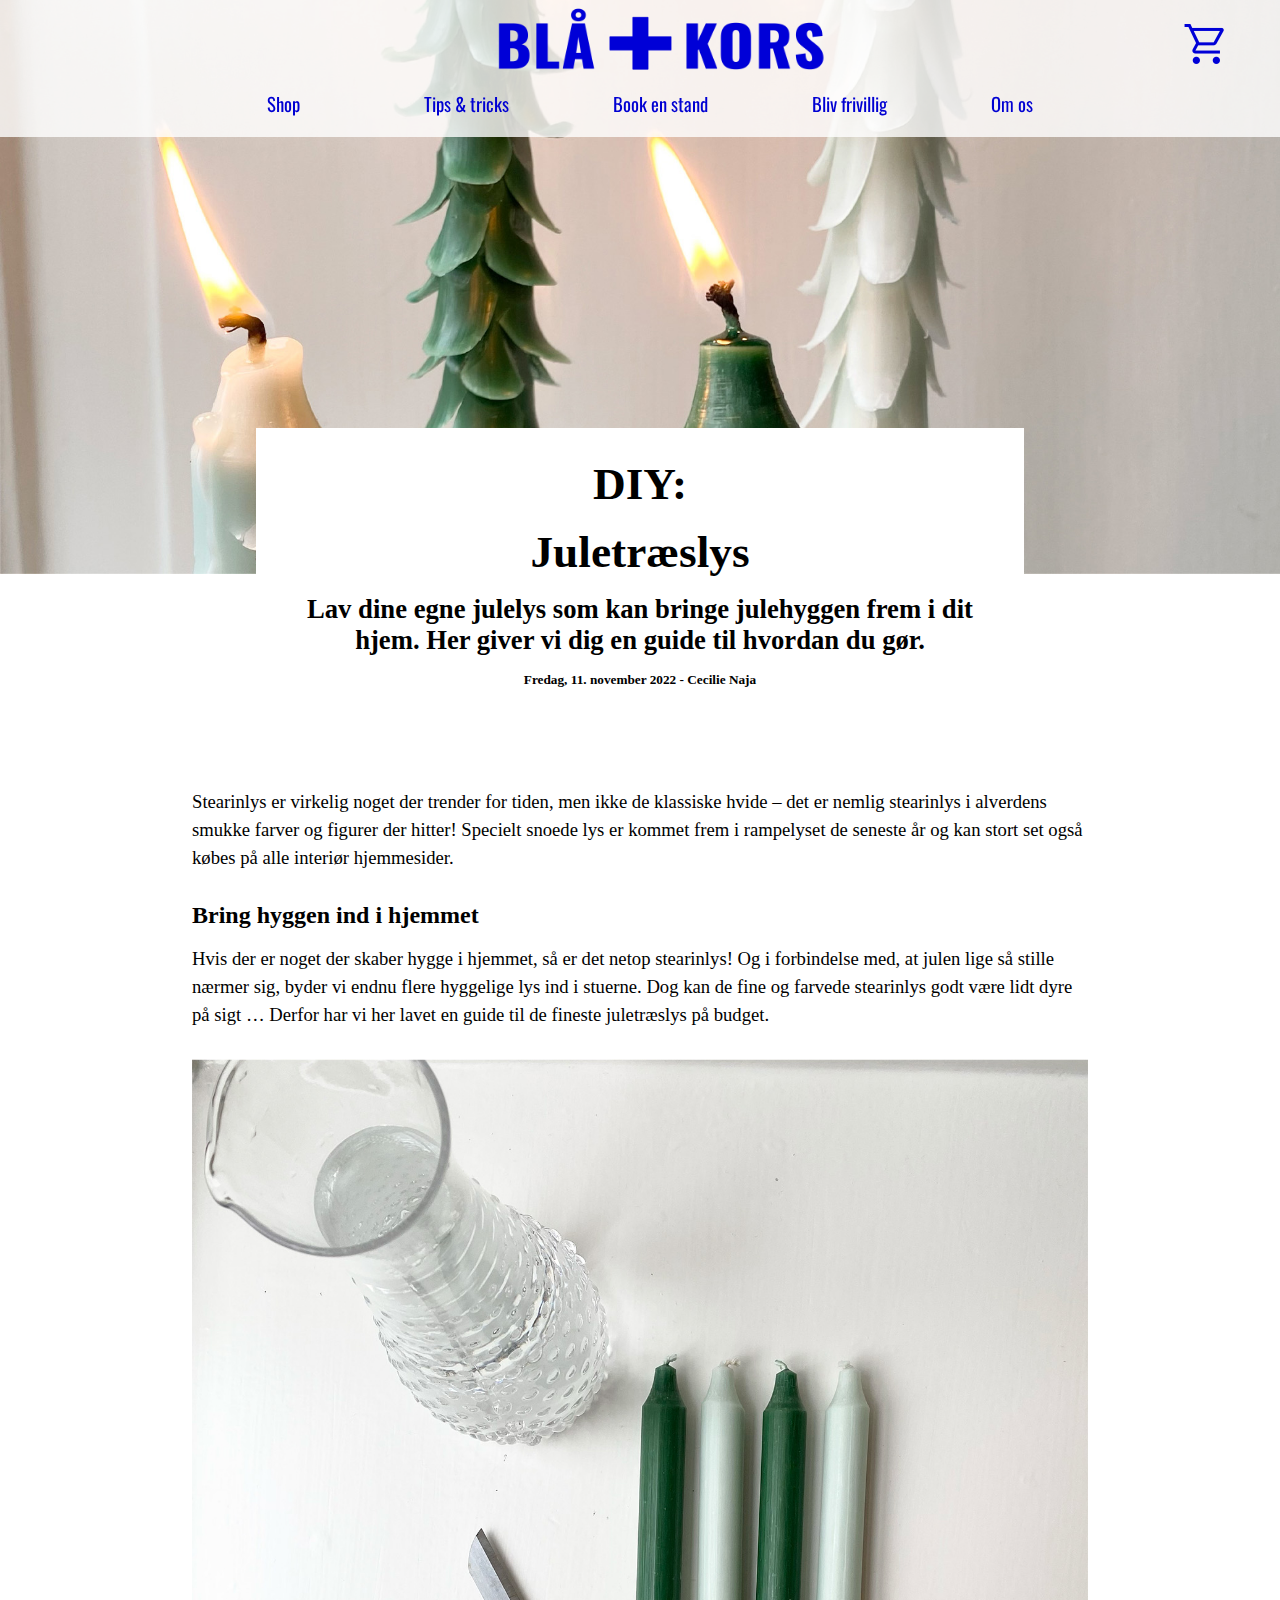
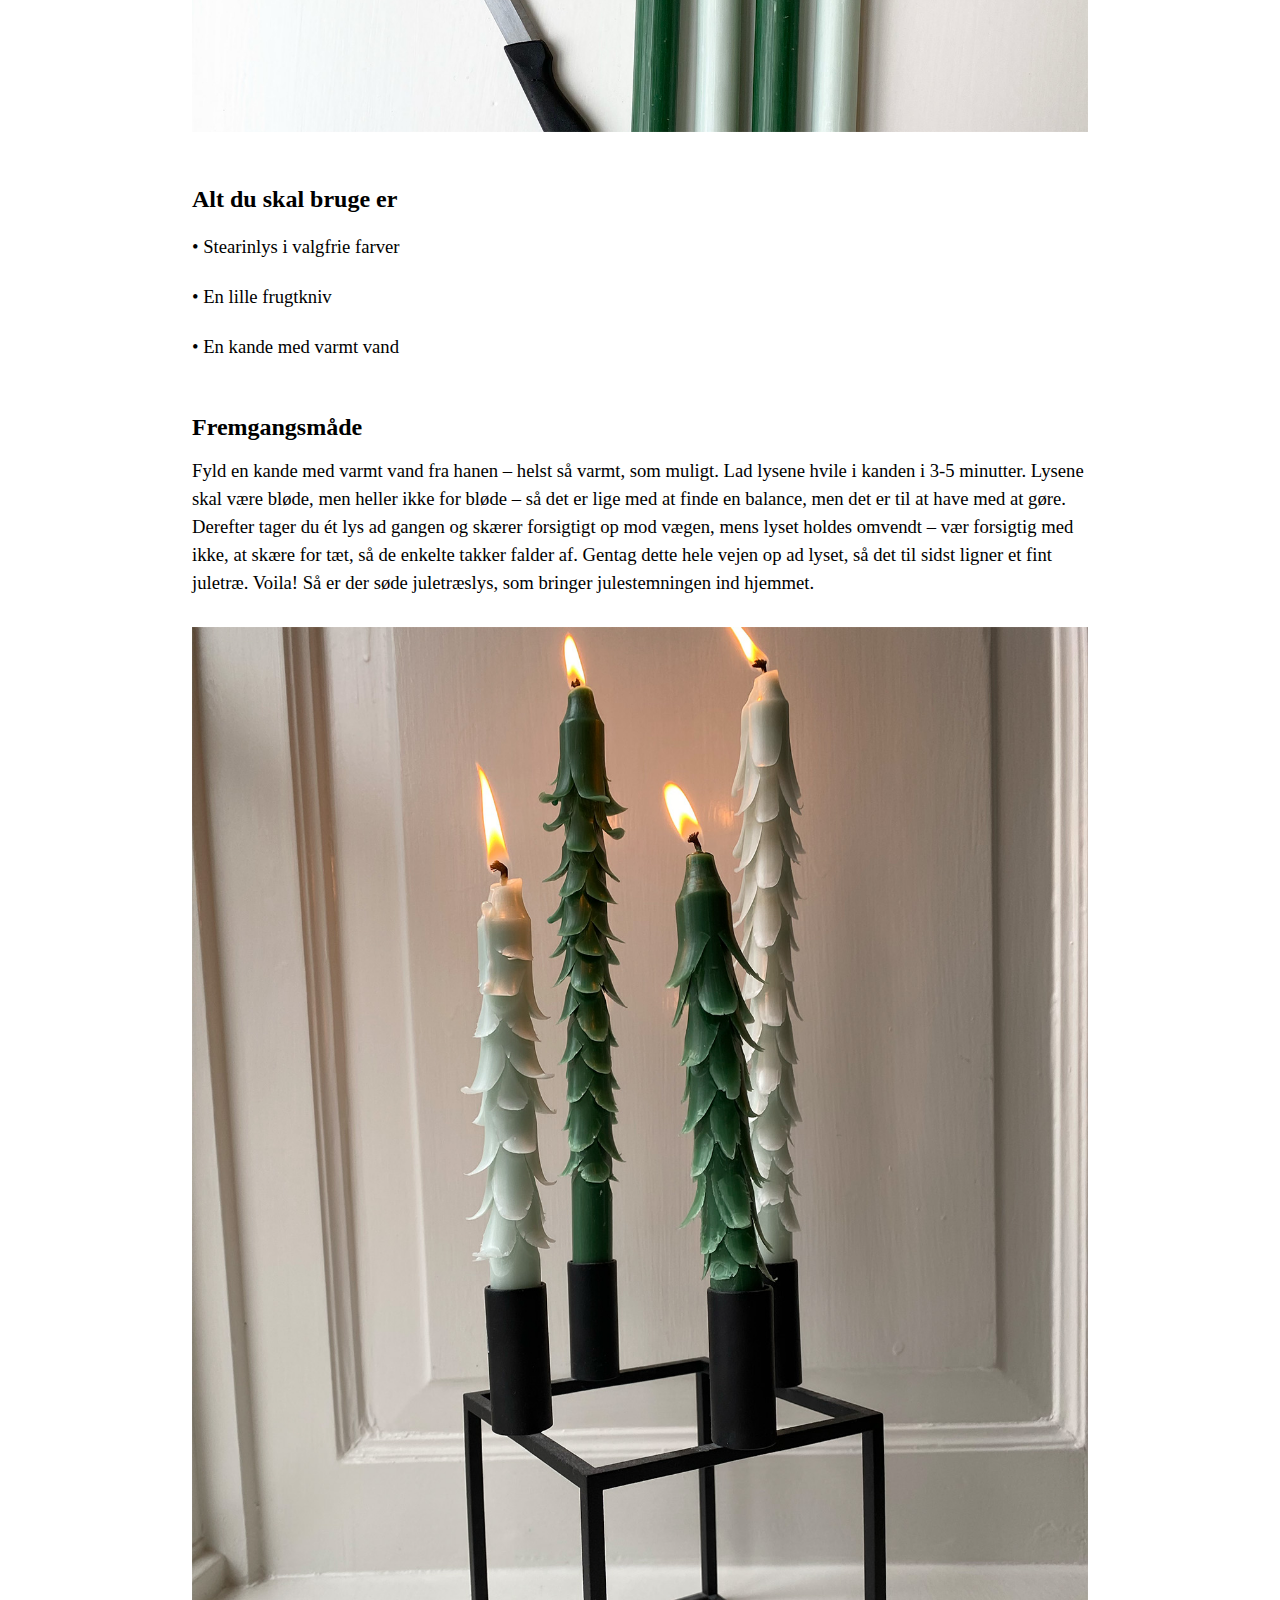
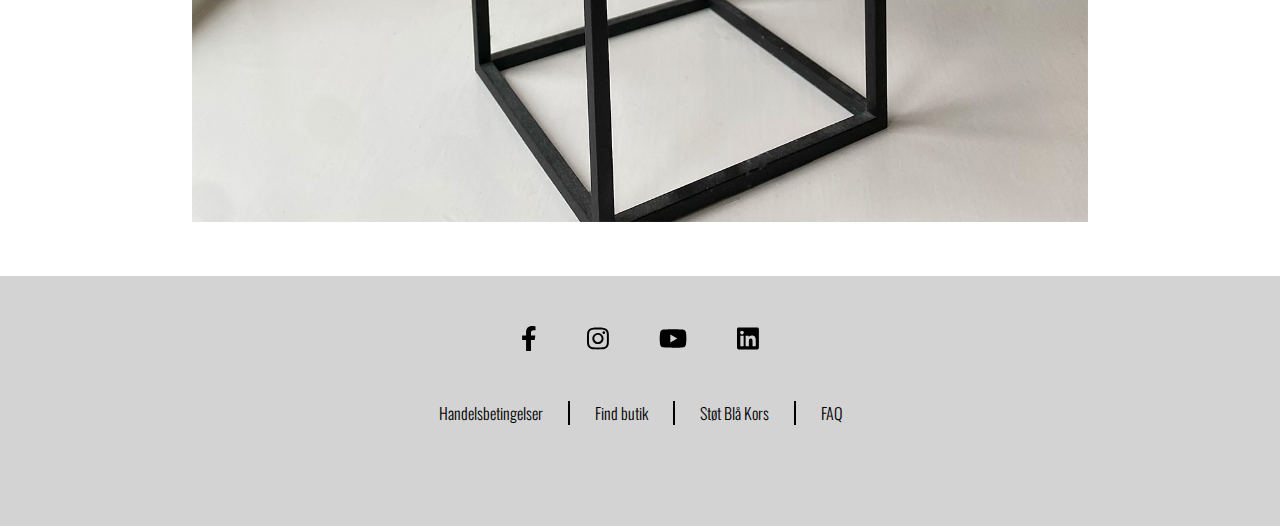
==== commit 8a614599: "artikel lys merge" ====
--- a/artikel-lys.html
+++ b/artikel-lys.html
@@ -100,7 +100,7 @@
             </div>
 
                 
-            </section>
+            
         </nav>
     </header>
 
@@ -163,9 +163,9 @@
 
             <div class="redskaber">
                 <h4>Alt du skal bruge er</h4>
-                <li>Sterinlys</li>
-                <li>En kniv</li>
-                <li>Varmt vand</li>
+                <p> &#x2022; Stearinlys i valgfrie farver</p>
+                <p> &#x2022; En lille frugtkniv</p>
+                <p> &#x2022; En kande med varmt vand</p>
                 
             </div>
 
--- a/styles.css
+++ b/styles.css
@@ -5,6 +5,8 @@
 }
 
 
+
+/* HER STARTER HEADER */
 #logo a img{
     display: flex;
     justify-content: center;
@@ -15,8 +17,10 @@
 
     height: 70px;
 }
-
-
+#top{
+    display: flex;
+    justify-content: center;
+}
 #top{
     display: flex;
     justify-content: center;
@@ -37,8 +41,17 @@
     background-color: rgba(255, 255, 255, 0.8);
 }
 
-
-
+#kurv{
+    position: absolute;
+    right: 50px;
+    top: 20px;
+}
+#kurv:hover{
+    cursor: pointer;
+}
+.header-pc{
+    background-color: rgba(255, 255, 255, 0.8);
+}
 .header-pc{
     position: fixed;
     top: 0px;
@@ -47,10 +60,6 @@
 
     width: 100%;
 }
-
-
-
-
 /*nav bar*/
 nav ul{
     list-style: none;
@@ -58,14 +67,12 @@
     text-align: center;
     width: 100%;
 }
-
 /*hvert link box i nav*/
 nav li{
     display: inline-block;
     margin-left: 50px;
     margin-right: 50px;
 }
-
 /*nav text*/
 nav a{
     color: rgb(0, 0, 210);
@@ -75,56 +82,21 @@
     font-weight: 400;
     font-size: 14pt;
 }
-
 nav .container .manu-main div li a{
     font-weight: 300;
 }
-
-
-
 .nav-head .menu-sub h3 {
     font-family: 'Oswald', sans-serif;
     font-weight: 500;
+}
+
+
+
+.nav-head .menu-sub h3 {
+    font-family: 'Oswald', sans-serif;
+    font-weight: 500;
 
     color: black;
-}
-
-
-
-#banner{
-    background-image: url(img/banner.jpg);
-    height: 850px;
-    display: flex;
-    justify-content: center;
-}
-
-#banner div {
-
-    position: relative;
-    top: 300px;
-    width: 60%;
-    height: 150px;
-}
-#banner h1 {
-    text-transform: uppercase;
-    font-family: 'Oswald', sans-serif;
-    color: rgb(0, 0, 210);
-    text-align: center;
-    font-size: 50pt;
-    background-color: rgba(255, 255, 255, 0.8);
-    padding-left: 10px;
-    padding-right: 10px;
-}
-#banner h2 {
-    text-transform: uppercase;
-    font-family: 'Oswald', sans-serif;
-    font-weight: 400;
-    color: rgb(0, 0, 210);
-    text-align: center;
-    background-color: rgba(255, 255, 255, 0.8);
-    padding-right: 10px;
-    padding-left: 10px;
-    
 }
 
 
@@ -133,7 +105,8 @@
     padding: 20px;
 }
 
-/*dropdown menuen*/
+
+/* HER STARTER DROPDOWN MENU*/
 .menu-sub{
     position: absolute;
     width: 820px;
@@ -148,28 +121,21 @@
     margin-top: 20px;
 
 }
-
 /*dropdown menuen vises når musen holdes over Shop*/
 nav li:hover .menu-sub{
     display: block;
 }
-
 /**/
 .menu-sub li {
     display: block;
 }
-
 /*dropdown store kategorier (dame, herre, børn, interiør)*/
 .menu-sub h3 {
     text-align: left;
 
     margin-top: 10px;
     margin-bottom: 20px;
-
-
-
-}
-
+}
 /*dropdown store små kategorier kasser (trøjer, toppe, bukser)*/
 .manu-main .menu-sub li{
     text-align: left;
@@ -178,13 +144,10 @@
 
     color: red;
 }
-
 /*dropdown store små kategorier skrift (trøjer, toppe, bukser)*/
 .manu-main .menu-sub li a{
     color: black;
 }
-
-
 .menu-col-1,
 .menu-col-2,
 .menu-col-3,
@@ -192,19 +155,14 @@
     float: left;
     width: 25%;
 }
-
-
 /*hover efektter på "Trøjer, toppe, bukser osv"*/
-
 .menu-sub div ul li a:hover{
     border-bottom: solid  rgb(0, 0, 210) 2px;
 }
 
-
-
-
-
-
+.menu-sub div ul li a:hover{
+    border-bottom: solid  rgb(0, 0, 210) 2px;
+}
 
 
 
@@ -213,7 +171,6 @@
 .hover-underline {
     position: relative;
   }
-  
   
   .hover-underline::after {
     /*stregen skal være under teksten*/
@@ -255,125 +212,94 @@
     transform-origin: bottom left;
   }
 
-  @media only screen and (max-width: 890px) {
-    .header-pc {
-      display: none;
-    }
-
-    .header-mobil{
-        margin-top: 0px;
-        height: 80px;
-        width: 100%;
-        background-color: rgba(255, 255, 255, 0.7);
-        display: flex;
-        align-items: center;
-        
-        justify-content: space-around;
-        align-items: center;
-
-        position: fixed;
-
-        z-index: 100;
-    }
-
-    .logo-mobil img{
-        height: 40px;
-    }
-
-    .kurv-mobil{
-        scale: 80%;
-        position: relative;
-    }
-    
-   
-
-    .diy{
-        display: block;
-        flex-direction: column;
-
-        padding-bottom: 700px;
-        padding-top: 600px;
-    }
-
-    .diy .stearin, .diy .redskabsholder {
-    margin-left: auto;
-    margin-right: auto;
-    }
-
-    #banner h1{
-        font-size: 28pt;
-    }
-
-    #banner h2{
-        font-size: 15pt;
-    }
-
-    .shop{
-        flex-direction: column;
-        
-        padding-top: 820px;
-        padding-bottom: 900px;
-    }
-    .shop .damer, .shop .herre, .shop .interiør {
-        margin-left: auto;
-        margin-right: auto;
-    }
-
-    .navfooter a{
-        font-size: 6pt;
-
-        padding-left: 0px;
-        padding-right: 0px;
-    }
-
-    footer section div svg{
-        padding-left: 0px;
-        padding-right: 0px;
-    }
-
-    .shopfp .shoph3{
-        font-size: 12pt;
-    }
-
-    .shopfp .shoph1{
-        font-size: 15pt;
-    }
-
-  }
-
-  @media only screen and (min-width: 890px) {
-    .header-mobil {
-      display: none;
-    }
-    .filtermobil {
-        display: none;
-    }
-  }
-
-
-
-
-
-
-
-
-
-
-
-
-
-
-
-
-
-
-
-
-
-
-
-
-/* Bliv Frivillig Sektion */
+
+/*HER STARTER BURGER MENU*/
+
+.burger-nav {
+    width: 100%;
+    display: flex;
+    align-items: center;
+    flex-direction: column;
+    gap: 20px;
+    margin-top: 20px;
+    }
+
+.burger-body {
+    -webkit-animation: slide-in-blurred-top 0.6s cubic-bezier(0.230, 1.000, 0.320, 1.000) both;
+    animation: slide-in-blurred-top 0.6s cubic-bezier(0.230, 1.000, 0.320, 1.000) both;
+    color: white;
+}
+@keyframes slide-in-blurred-top{
+0% {
+    -webkit-transform: translateY(-1000px) scaleY(2.5) scaleX(0.2);
+    transform: translateY(-1000px) scaleY(2.5) scaleX(0.2);
+    -webkit-transform-origin: 50% 0%;
+    transform-origin: 50% 0%;
+    -webkit-filter: blur(40px);
+    filter: blur(40px);
+    opacity: 0;
+}
+100% {
+    -webkit-transform: translateY(0) scaleY(1) scaleX(1);
+    transform: translateY(0) scaleY(1) scaleX(1);
+    -webkit-transform-origin: 50% 50%;
+    transform-origin: 50% 50%;
+    -webkit-filter: blur(0);
+    filter: blur(0);
+    opacity: 1;
+}
+}
+.burger-body .burger-nav img{
+    width: 70%;
+    margin-bottom: 20px;
+}
+.burger-body .burger-nav a{
+    font-size: 20pt;
+    display: flex;
+    justify-content: center;
+}
+
+
+
+
+/* HER STARTER FØRSTE SEKTION PÅ FORSIDEN */
+#banner{
+    background-image: url(img/banner.jpg);
+    height: 850px;
+    display: flex;
+    justify-content: center;
+}
+#banner div {
+    position: relative;
+    top: 300px;
+    width: 60%;
+    height: 150px;
+}
+#banner h1 {
+    text-transform: uppercase;
+    font-family: 'Oswald', sans-serif;
+    color: rgb(0, 0, 210);
+    text-align: center;
+    font-size: 50pt;
+    background-color: rgba(255, 255, 255, 0.8);
+    padding-left: 10px;
+    padding-right: 10px;
+}
+#banner h2 {
+    text-transform: uppercase;
+    font-family: 'Oswald', sans-serif;
+    font-weight: 400;
+    color: rgb(0, 0, 210);
+    text-align: center;
+    background-color: rgba(255, 255, 255, 0.8);
+    padding-right: 10px;
+    padding-left: 10px; 
+}
+
+
+
+
+/* Bliv Frivillig Sektion På Forsiden */
 .frivillig {
     height: 300px;
     background-color: lightgray;
@@ -395,7 +321,6 @@
     text-decoration: underline;
     font-family: 'Oswald', sans-serif;
 }
-
 /* SHOP SEKTION PÅ FORSIDE */
 .shop {
     height: 700px;
@@ -407,7 +332,6 @@
     background-size: cover;
     justify-content: center;
 }
-
 .damer {
     border: solid black 2px;
     margin-top: 50px;
@@ -423,15 +347,13 @@
     transform: scale(1.1);
     transition: 0.25s;
 }
-
 #nottarget, #interiørtop {
     transform: scale(1.0);
     width: 160px;
 }
-
 .herre {
     margin-top: 150px;
-    background-color: black;
+    background-image: url(images/herre.jpg);
     height: 400px;
     width: 300px;
     margin-left: 75px;
@@ -441,7 +363,6 @@
     padding: 10px;
     box-shadow: 0px 0px 15px #000000;
 }
-
 .interiør {
     margin-top: 150px;
     background-image: url(images/interioer.jpg);
@@ -452,7 +373,6 @@
     box-shadow: 0px 0px 15px #000000;
     background-size: cover;
 }
-
 .damer h1 {
     color: rgb(0, 0, 210);
     margin-left: 10px;
@@ -478,7 +398,6 @@
 .shop h1 {
     font-family: 'Oswald', sans-serif;
 }
-
 .interiør h1 {
     color: rgb(0, 0, 210);
     margin-left: 10px;
@@ -490,6 +409,9 @@
 #interiørtop {
     margin-top: 90px;
 }
+
+
+
 
 /* DIY SEKTION PÅ FORSIDE */
 .diy {
@@ -509,14 +431,12 @@
     box-shadow: 5px 10px 18px #000000;
 
 }
-
 .stearin {
     background-image: url(images/stearinlys.jpg);
 }
 .redskabsholder {
     background-image: url(images/redskabsholder.jpg);
 }
-
 .diy h1 {
     color: rgb(0, 0, 210);
     font-size: 28pt;
@@ -538,6 +458,9 @@
     transform: scale(1.1);
     transition: 0.25s;
 }
+
+
+
 
 /* VERDENSMÅL SEKTION PÅ FORSIDE */
 .verdensmål {
@@ -563,59 +486,16 @@
     font-family: 'Oswald', sans-serif;
 }
 
-/* HER STARTER FOOTEREN */
-footer {
-    height: 250px;
-    background-color: lightgrey;
-}
-
-/* Ikonerne i footeren */
-.icons {
-    display: flex;
-    width: 100%;
-    justify-content: center;
-    padding-top: 50px;
-}
-
-footer section div svg {
-    height: 25px;
-    padding-left: 25px;
-    padding-right: 25px;
-}
-
-/* Navigation i footeren */
-.navfooter {
-    display: flex;
-    justify-content: center;
-    width: 100%;
-    padding-top: 50px;
-}
-
-.navfooter a {
-    padding-left: 25px;
-    padding-right: 25px;
-    text-decoration: none;
-    color: black;
-    font-family: 'Oswald', sans-serif;
-    font-weight: 300;
-    
-}
-
-/* vertikal streg mellem nav i footeren */
-.border {
-    border-right: 2px solid black;
-}
-
-
-
-/* HER STARTER SHOP UNDERSIDEN */
+
+
+
+/* HER STARTER SHOP */
 .shopfp {
     background-image: url(images/shopbanner.jpg);
     width: 100%;
     background-size: cover;
     height: 1400px;
 }
-
 .shopfp div {
     display: flex;
     width: 100%;
@@ -644,7 +524,6 @@
     margin-right: 10px;
     font-weight: 200;
 }
-
 .shopfp .shoph2 a{
     text-decoration: none;
 }
@@ -671,7 +550,6 @@
     margin-left: 5px;
     margin-right: 5px;
 }
-
 .weight300 {
     font-weight: 300;
 }
@@ -693,7 +571,6 @@
 .shopkategori h1 {
     margin-top: 20px;
 }
-
 .plus {
     margin-left: 90px;
 }
@@ -740,63 +617,393 @@
         margin-right: 5px;
         font-weight: 300;
     }
-
-}
-
-
-
-
-/*Her starter css til burger menu*/
-
-.burger-nav {
-    width: 100%;
-    display: flex;
-    align-items: center;
-    flex-direction: column;
-    gap: 20px;
-
-    margin-top: 20px;
-}
-
-
-
-
-
-.burger-body {
-    -webkit-animation: slide-in-blurred-top 0.6s cubic-bezier(0.230, 1.000, 0.320, 1.000) both;
-    animation: slide-in-blurred-top 0.6s cubic-bezier(0.230, 1.000, 0.320, 1.000) both;
-    color: white;
-}
-
-@keyframes slide-in-blurred-top{
-0% {
-    -webkit-transform: translateY(-1000px) scaleY(2.5) scaleX(0.2);
-    transform: translateY(-1000px) scaleY(2.5) scaleX(0.2);
-    -webkit-transform-origin: 50% 0%;
-    transform-origin: 50% 0%;
-    -webkit-filter: blur(40px);
-    filter: blur(40px);
-    opacity: 0;
-}
-
-100% {
-    -webkit-transform: translateY(0) scaleY(1) scaleX(1);
-    transform: translateY(0) scaleY(1) scaleX(1);
-    -webkit-transform-origin: 50% 50%;
-    transform-origin: 50% 50%;
-    -webkit-filter: blur(0);
-    filter: blur(0);
-    opacity: 1;
-}
-}
-
-.burger-body .burger-nav img{
-    width: 70%;
-    margin-bottom: 20px;
-}
-
-.burger-body .burger-nav a{
+}
+@media only screen and (min-width: 890px) {
+    .filtermobil {
+        display: none;
+    }
+  }
+
+
+
+main section div img{
+    width: 100%;
+}
+
+.flex-float-box{
+    display: flex;
+    justify-content: center;
+}
+
+.float-box{
+    text-align: center;
+
+    position: relative;
+    bottom: 150px;
+
+    background-color: white;
+
+    padding: 30px 30px 0px 30px;
+
+    margin-bottom: -50px;
+
+    width: 60%;
+
+    min-width: 300px;
+
+}
+
+.float-box h1{
+    font-size: 34pt;
+    
+    margin-bottom: 16px;
+}
+
+.float-box h3{
     font-size: 20pt;
-    display: flex;
-    justify-content: center;
-}+
+    margin-bottom: 16px;
+}
+
+.artikel{
+    padding-left: 15%;
+    padding-right: 15%;
+
+}
+
+.artikel div img{
+    margin-bottom: 50px;
+}
+
+.tekst h4{
+    font-size: 18pt;
+
+    margin-bottom: 16px;
+}
+
+.tekst p{
+    font-size: 14pt;
+    margin-bottom: 30px;
+
+    line-height: 28px;
+}
+
+.redskaber p{
+    font-size: 14pt;
+    line-height: 35px;
+}
+
+.redskaber h4{
+    font-size: 18pt;
+
+    margin-bottom: 16px;
+}
+
+.redskaber p{
+    font-size: 14pt;
+    margin-bottom: 15px;
+}
+
+.redskaber{
+    margin-bottom: 50px;
+}
+
+.float-box,
+.artikel{
+    animation: fadeInAnimation ease 1s;
+    animation-iteration-count: 1;
+    animation-fill-mode: forwards;
+}
+@keyframes fadeInAnimation {
+    0% {
+        opacity: 0;
+        bottom: -30px;
+    }
+    100% {
+        opacity: 1;
+    }
+}
+
+
+@media only screen and (max-width: 890px) {
+    .flex-float-box h1{
+      font-size: 22pt;
+    }
+
+    .flex-float-box h3{
+        font-size: 14pt;
+      }
+
+      .flex-float-box h5{
+        font-size: 8pt;
+      }
+
+      .artikel{
+        padding-left: 10%;
+        padding-right: 10%;
+    
+    }
+
+    .float-box{
+        bottom: 50px;
+        margin-bottom: 20px;
+    }
+}
+
+
+/*Her starter css til artikel-lys*/
+.flex-float-box{
+    display: flex;
+    justify-content: center;
+}
+
+.float-box{
+    text-align: center;
+
+    position: relative;
+    bottom: 150px;
+
+    background-color: white;
+
+    padding: 30px 30px 0px 30px;
+
+    margin-bottom: -50px;
+
+    width: 60%;
+
+    min-width: 300px;
+
+}
+
+.float-box h1{
+    font-size: 34pt;
+    
+    margin-bottom: 16px;
+}
+
+.float-box h3{
+    font-size: 20pt;
+
+    margin-bottom: 16px;
+}
+
+.artikel{
+    padding-left: 15%;
+    padding-right: 15%;
+
+}
+
+.artikel div img{
+    margin-bottom: 50px;
+}
+
+.tekst h4{
+    font-size: 18pt;
+
+    margin-bottom: 16px;
+}
+
+.tekst p{
+    font-size: 14pt;
+    margin-bottom: 30px;
+
+    line-height: 28px;
+}
+
+.redskaber p{
+    font-size: 14pt;
+    line-height: 35px;
+}
+
+.redskaber h4{
+    font-size: 18pt;
+
+    margin-bottom: 16px;
+}
+
+.redskaber p{
+    font-size: 14pt;
+    margin-bottom: 15px;
+}
+
+.redskaber{
+    margin-bottom: 50px;
+}
+
+.float-box,
+.artikel{
+    animation: fadeInAnimation ease 1s;
+    animation-iteration-count: 1;
+    animation-fill-mode: forwards;
+}
+@keyframes fadeInAnimation {
+    0% {
+        opacity: 0;
+        bottom: -30px;
+    }
+    100% {
+        opacity: 1;
+    }
+}
+
+
+@media only screen and (max-width: 890px) {
+    .flex-float-box h1{
+      font-size: 22pt;
+    }
+
+    .flex-float-box h3{
+        font-size: 14pt;
+      }
+
+      .flex-float-box h5{
+        font-size: 8pt;
+      }
+
+      .artikel{
+        padding-left: 10%;
+        padding-right: 10%;
+    
+    }
+
+    .float-box{
+        bottom: 50px;
+        margin-bottom: 20px;
+    }
+}
+
+
+
+
+/* HER STARTER FOOTEREN */
+footer {
+    height: 250px;
+    background-color: lightgrey;
+}
+
+/* Ikonerne i footeren */
+.icons {
+    display: flex;
+    width: 100%;
+    justify-content: center;
+    padding-top: 50px;
+}
+
+footer section div svg {
+    height: 25px;
+    padding-left: 25px;
+    padding-right: 25px;
+}
+
+/* Navigation i footeren */
+.navfooter {
+    display: flex;
+    justify-content: center;
+    width: 100%;
+    padding-top: 50px;
+}
+
+.navfooter a {
+    padding-left: 25px;
+    padding-right: 25px;
+    text-decoration: none;
+    color: black;
+    font-family: 'Oswald', sans-serif;
+    font-weight: 300;
+    
+}
+
+/* vertikal streg mellem nav i footeren */
+.border {
+    border-right: 2px solid black;
+}
+
+
+
+
+@media only screen and (max-width: 890px) {
+    .header-pc {
+      display: none;
+    }
+
+    .header-mobil{
+        height: 80px;
+        width: 100%;
+        background-color: rgba(255, 255, 255, 0.7);
+        display: flex;
+        align-items: center;
+        
+        justify-content: space-around;
+        align-items: center;
+
+        position: fixed;
+
+        z-index: 100;
+    }
+
+    .logo-mobil img{
+        height: 40px;
+    }
+
+    .kurv-mobil{
+        scale: 80%;
+        position: relative;
+    }
+    
+    .diy{
+        flex-direction: column;
+        padding-top: 550px;
+        padding-bottom: 650px;
+    }
+
+    .diy .stearin, .diy .redskabsholder {
+    margin-left: auto;
+    margin-right: auto;
+    }
+
+    #banner h1{
+        font-size: 28pt;
+    }
+
+    #banner h2{
+        font-size: 15pt;
+    }
+
+    .shop{
+        flex-direction: column;
+        
+        padding-top: 820px;
+        padding-bottom: 900px;
+    }
+    .shop .damer, .shop .herre, .shop .interiør {
+        margin-left: auto;
+        margin-right: auto;
+    }
+
+    .navfooter a{
+        font-size: 6pt;
+
+        padding-left: 5px;
+        padding-right: 5px;
+    }
+
+    footer section div svg{
+        padding-left: 5px;
+        padding-right: 5px;
+    }
+
+    .shopfp .shoph3{
+        font-size: 12pt;
+    }
+
+    .shopfp .shoph1{
+        font-size: 15pt;
+    }
+
+  }
+
+  @media only screen and (min-width: 890px) {
+    .header-mobil {
+      display: none;
+    }
+  }--- a/Styles-artikel.css
+++ b/Styles-artikel.css
@@ -4,9 +4,6 @@
     box-sizing: border-box;
 }
 
-main section div img{
-    width: 100%;
-}
 
 .flex-float-box{
     display: flex;
@@ -66,7 +63,7 @@
     line-height: 28px;
 }
 
-.redskaber li{
+.redskaber p{
     font-size: 14pt;
     line-height: 35px;
 }
@@ -121,3 +118,9 @@
         padding-right: 10%;
     
     }
+
+    .float-box{
+        bottom: 50px;
+        margin-bottom: 20px;
+    }
+}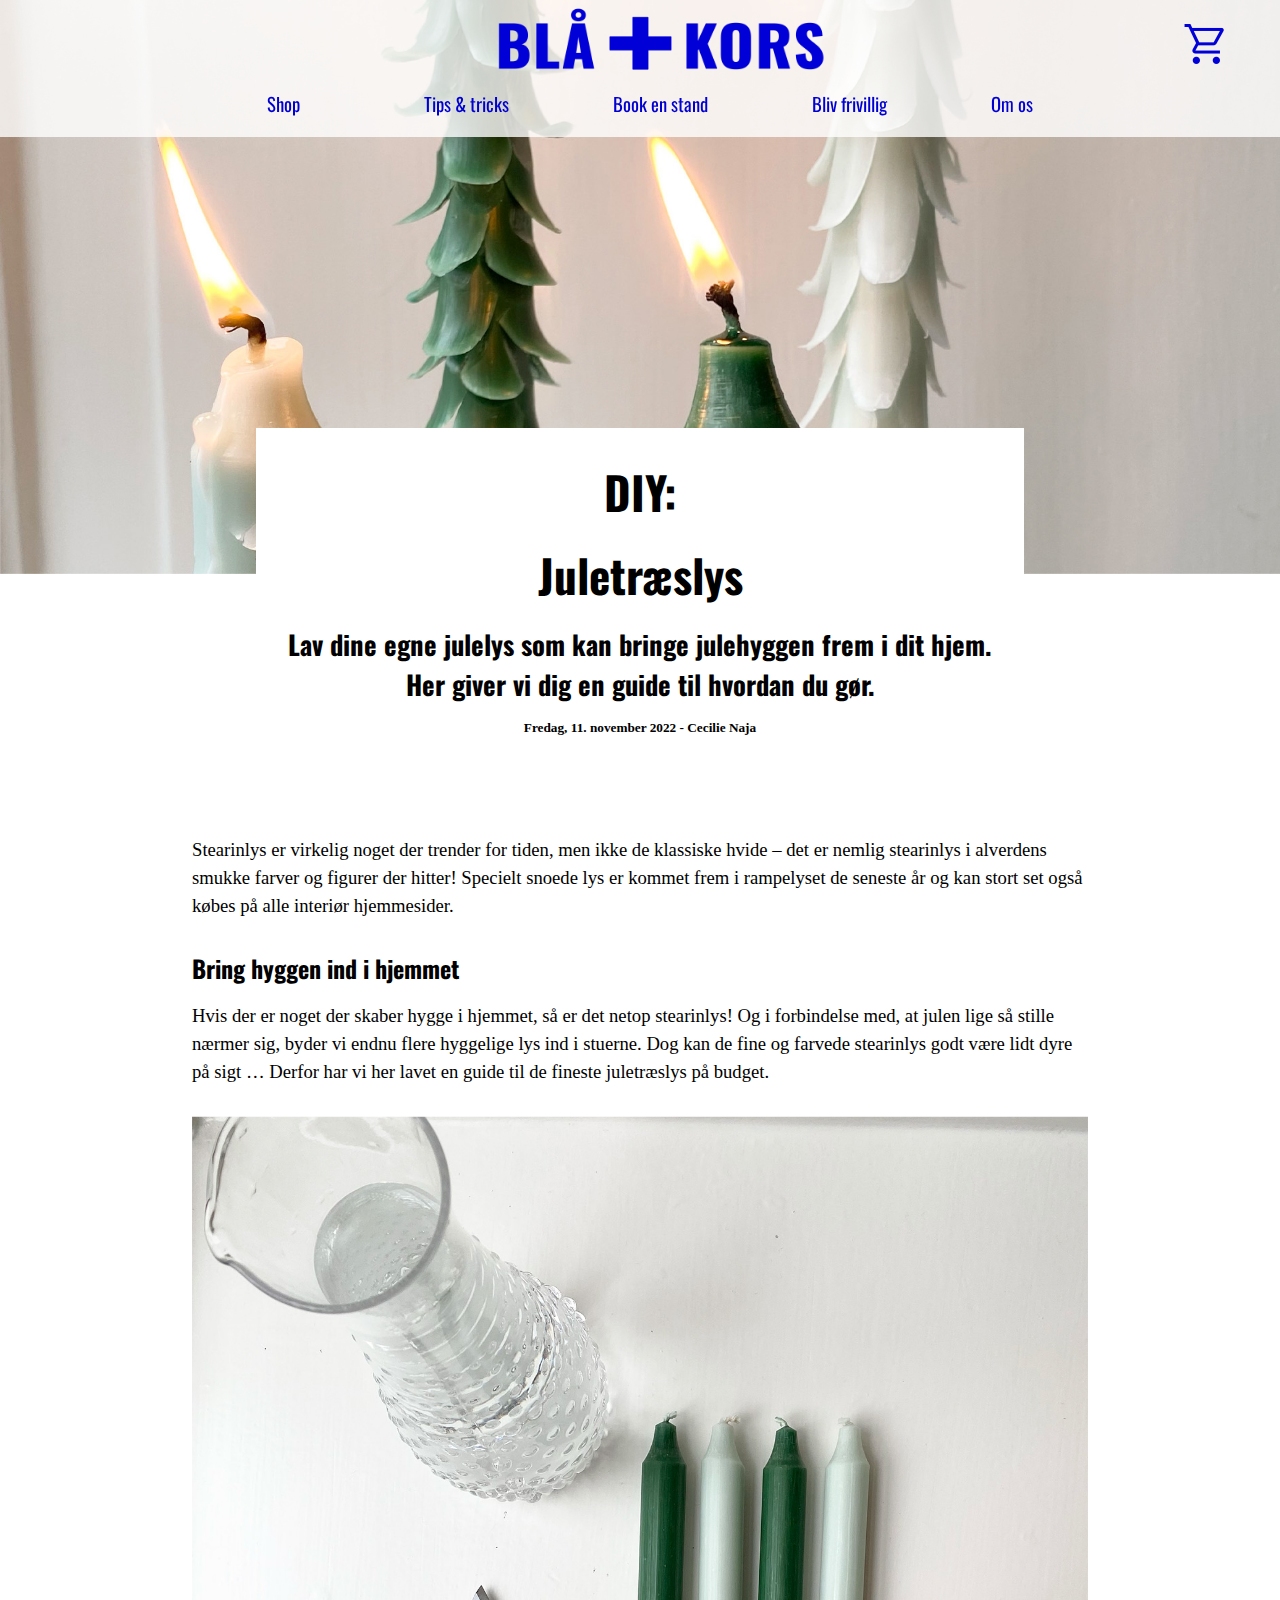
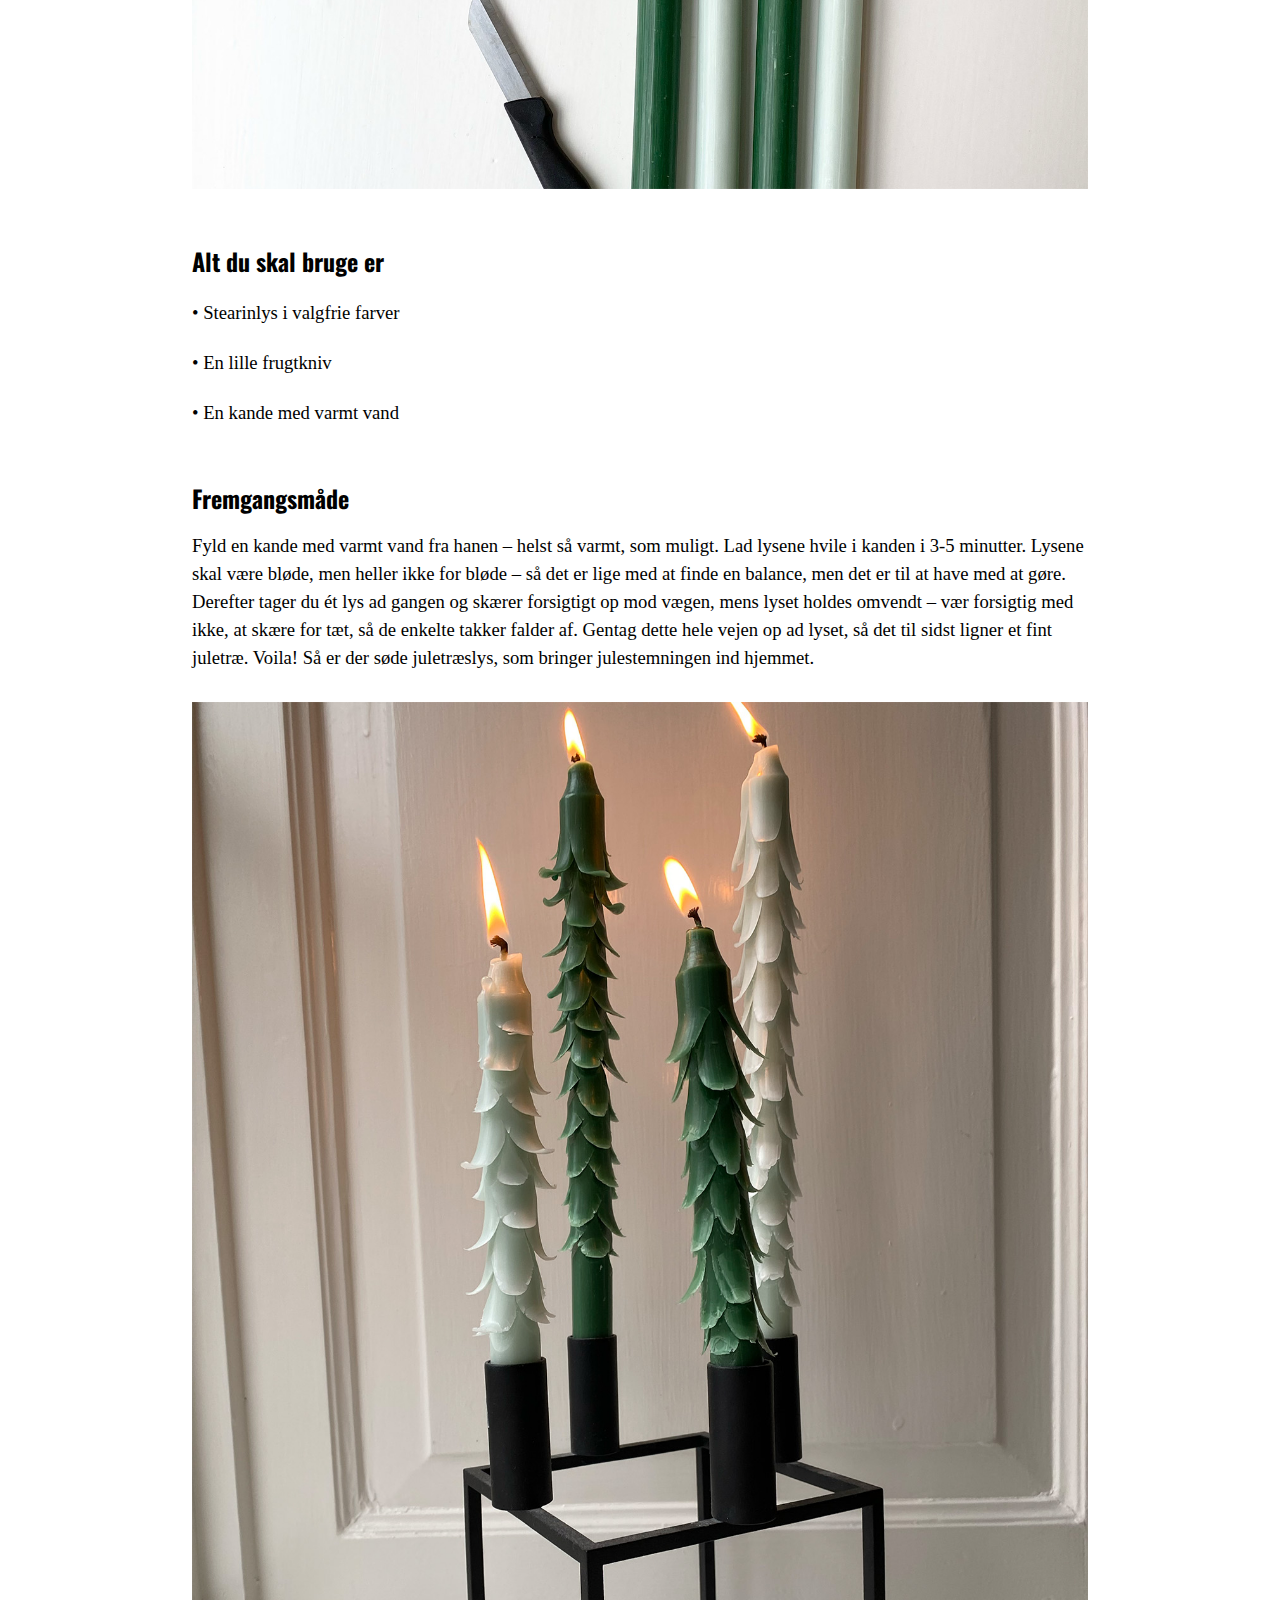
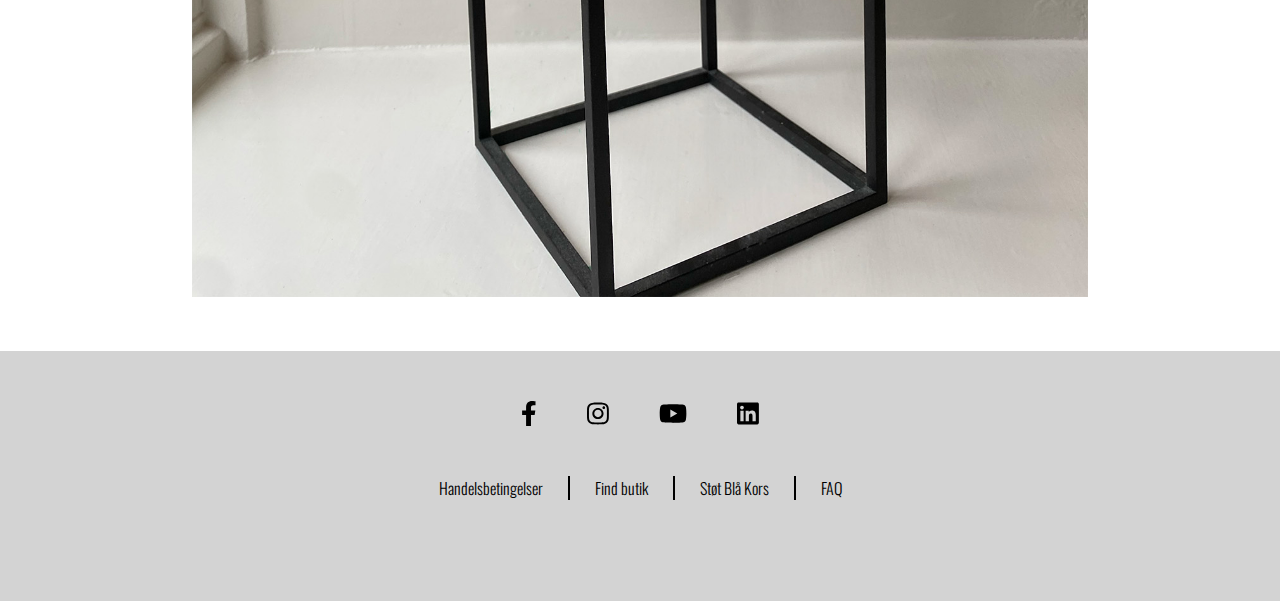
==== commit 8dee54d9: "lavet en image mappe i stedet for 2" ====
--- a/artikel-lys.html
+++ b/artikel-lys.html
@@ -6,13 +6,11 @@
     <meta name="viewport" content="width=device-width, initial-scale=1.0">
     <title>Blaa Kors</title>
     <link rel="stylesheet" href="styles.css">
-    <link rel="stylesheet" href="Styles-artikel.css">
-
     <link rel="preconnect" href="https://fonts.googleapis.com"> 
     <link rel="preconnect" href="https://fonts.gstatic.com" crossorigin> 
     <link rel="preconnect" href="https://fonts.googleapis.com"> 
-<link rel="preconnect" href="https://fonts.gstatic.com" crossorigin> 
-<link href="https://fonts.googleapis.com/css2?family=Oswald:wght@200;300;400;500;600;700&display=swap" rel="stylesheet">
+    <link rel="preconnect" href="https://fonts.gstatic.com" crossorigin> 
+    <link href="https://fonts.googleapis.com/css2?family=Oswald:wght@200;300;400;500;600;700&display=swap" rel="stylesheet">
 </head>
 
 
@@ -20,11 +18,11 @@
     <header class="header-pc">
         <section id="top">
             <div id="logo">
-                <a href="index.html"><img src="img/Blaa-kors-logo.png" alt="Blaa kors logo"></a>
+                <a href="index.html"><img src="images/Blaa-kors-logo.png" alt="Blaa kors logo"></a>
             </div>
 
             <div id="kurv">
-                <img src="img/shopping-cart.png" alt="Indkøbskurv">
+                <img src="images/shopping-cart.png" alt="Indkøbskurv">
             </div>
         </section>
         
@@ -33,74 +31,74 @@
             <div class="container">
                 <ul class="manu-main">
 
-                    <li class="nav-head"><a class="hover-underline" href="">Shop</a>
+                    <li class="nav-head"><a class="hover-underline" href="shop.html">Shop</a>
                         <div class="menu-sub">
                             <div class="menu-col-1">
                                 <a href="shopdame.html"><h3>Dame</h3></a>
                                 <ul>
-                                    <li><a href="">Trøjer & toppe</a></li>
-                                    <li><a href="">Smykker</a></li>
-                                    <li><a href="">Sko</a></li>
-                                    <li><a href="">Tesker</a></li>
-                                    <li><a href="">Kjoler & nederdele</a></li>
-                                    <li><a href="">Jakker og frakker</a></li>
-                                    <li><a href="">Blazere</a></li>
-                                    <li><a href="">Strik & cardigans</a></li>
-                                    <li><a href="">Accesories</a></li>
+                                    <li><a href="#">Trøjer & toppe</a></li>
+                                    <li><a href="#">Smykker</a></li>
+                                    <li><a href="#">Sko</a></li>
+                                    <li><a href="#">Tesker</a></li>
+                                    <li><a href="#">Kjoler & nederdele</a></li>
+                                    <li><a href="#">Jakker og frakker</a></li>
+                                    <li><a href="#">Blazere</a></li>
+                                    <li><a href="#">Strik & cardigans</a></li>
+                                    <li><a href="#">Accesories</a></li>
                                 </ul>
                             </div>
 
                             <div class="menu-col-2">
                                 <a href=""><h3>Herre</h3></a>
                                 <ul>
-                                    <li><a href="">Sportstøj</a></li>
-                                    <li><a href="">Bukser & shorts</a></li>
-                                    <li><a href="">Jakkesæt</a></li>
-                                    <li><a href="">Jakker</a></li>
-                                    <li><a href="">Skjorter</a></li>
-                                    <li><a href="">Accesories</a></li>
-                                    <li><a href="">Sko</a></li>
-                                    <li><a href="">Trøjer</a></li>
+                                    <li><a href="#">Sportstøj</a></li>
+                                    <li><a href="#">Bukser & shorts</a></li>
+                                    <li><a href="#">Jakkesæt</a></li>
+                                    <li><a href="#">Jakker</a></li>
+                                    <li><a href="#">Skjorter</a></li>
+                                    <li><a href="#">Accesories</a></li>
+                                    <li><a href="#">Sko</a></li>
+                                    <li><a href="#">Trøjer</a></li>
                                 </ul>
                             </div>
 
                             <div class="menu-col-3">
                                 <a href=""><h3>Børn</h3></a>
                                 <ul>
-                                    <li><a href="">Konfirmation</a></li>
-                                    <li><a href="">Sko</a></li>
-                                    <li><a href="">0-2 år</a></li>
-                                    <li><a href="">3-4 år</a></li>
-                                    <li><a href="">5-6 år</a></li>
-                                    <li><a href="">7-8 år</a></li>
-                                    <li><a href="">9-12 år år</a></li>
+                                    <li><a href="#">Konfirmation</a></li>
+                                    <li><a href="#">Sko</a></li>
+                                    <li><a href="#">0-2 år</a></li>
+                                    <li><a href="#">3-4 år</a></li>
+                                    <li><a href="#">5-6 år</a></li>
+                                    <li><a href="#">7-8 år</a></li>
+                                    <li><a href="#">9-12 år år</a></li>
                                 </ul>
                             </div>
 
                             <div class="menu-col-4">
                                 <a href=""><h3>Interiør</h3></a>
                                 <ul>
-                                    <li><a href="">Lamper</a></li>
-                                    <li><a href="">Vaser</a></li>
-                                    <li><a href="">Samleobjekter</a></li>
-                                    <li><a href="">Fade & skåle</a></li>
-                                    <li><a href="">Legetøj og spil</a></li>
-                                    <li><a href="">Diverse</a></li>
+                                    <li><a href="#">Lamper</a></li>
+                                    <li><a href="#">Vaser</a></li>
+                                    <li><a href="#">Samleobjekter</a></li>
+                                    <li><a href="#">Fade & skåle</a></li>
+                                    <li><a href="#">Legetøj og spil</a></li>
+                                    <li><a href="#">Diverse</a></li>
                                 </ul>
                             </div>
                         </div>
                     </li>
 
                     
-                    <li><a class="hover-underline" href="">Tips & tricks</a></li>
-                    <li><a class="hover-underline" href="">Book en stand</a></li>
-                    <li><a class="hover-underline" href="">Bliv frivillig</a></li>
-                    <li><a class="hover-underline" href="">Om os</a></li>  
+                    <li><a class="hover-underline" href="artikel-lys.html">Tips & tricks</a></li>
+                    <li><a class="hover-underline" href="#">Book en stand</a></li>
+                    <li><a class="hover-underline" href="#">Bliv frivillig</a></li>
+                    <li><a class="hover-underline" href="#">Om os</a></li>  
                 </ul>
             </div>
 
                 
-            
+            </section>
         </nav>
     </header>
 
@@ -111,20 +109,20 @@
 
         
         <div class="burger">
-            <a href="index.html">
-                <img src="img/burger.png" alt="Menu knap">
+            <a href="menu-mobil.html">
+                <img src="images/burger.png" alt="Menu knap">
             </a>
         </div>
 
         <div class="logo-mobil">
             <a href="index.html">
-                <img src="img/Blaa-kors-logo.png" alt="Blaa kors logo">
+                <img src="images/Blaa-kors-logo.png" alt="Blaa kors logo">
             </a>
         </div> 
         
         <div class="kurv-mobil">
             <a href="index.html">
-                <img src="img/shopping-cart.png" alt="Indkøbskurv knap">
+                <img src="images/shopping-cart.png" alt="Indkøbskurv knap">
             </a>
         </div>
 
@@ -134,7 +132,7 @@
     <main>
         <section>
             <div>
-                <img src="img/lys-banner.jpg" alt="DIY juletræ sterinlys">
+                <img src="images/lys-banner.jpg" alt="DIY juletræ sterinlys">
             </div>
 
             <div class="flex-float-box">
@@ -157,7 +155,7 @@
 
 
             <div>
-                <img src="img/step-1.jpg" alt="ting du skal bruge: sterinlys, kniv og varmt vand">
+                <img src="images/step-1.jpg" alt="ting du skal bruge: sterinlys, kniv og varmt vand">
             </div>
 
 
@@ -177,7 +175,7 @@
             </div>
 
             <div>
-                <img src="img/fire-lys.jpg" alt="De faerdige sterinlys som ligner julettaer">
+                <img src="images/fire-lys.jpg" alt="De faerdige sterinlys som ligner julettaer">
             </div>
 
         </section>
--- a/styles.css
+++ b/styles.css
@@ -264,7 +264,7 @@
 
 /* HER STARTER FØRSTE SEKTION PÅ FORSIDEN */
 #banner{
-    background-image: url(img/banner.jpg);
+    background-image: url(images/banner.jpg);
     height: 850px;
     display: flex;
     justify-content: center;
@@ -350,6 +350,10 @@
 #nottarget, #interiørtop {
     transform: scale(1.0);
     width: 160px;
+}
+#nottarget a {
+    text-decoration: none;
+    color: rgb(0, 0, 210);
 }
 .herre {
     margin-top: 150px;
@@ -586,6 +590,10 @@
     margin-left: 25px;
     margin-right: 25px;
 }
+.pris {
+    font-weight: 200;
+    font-size: 10pt;
+}
 
 @media only screen and (max-width: 890px) {
     .shopkategori .plus, .shopkategori .hvid, .shopkategori .plushvid {
@@ -657,12 +665,14 @@
     font-size: 34pt;
     
     margin-bottom: 16px;
+    font-family: 'Oswald', sans-serif;
 }
 
 .float-box h3{
     font-size: 20pt;
 
     margin-bottom: 16px;
+    font-family: 'Oswald', sans-serif;
 }
 
 .artikel{
@@ -679,6 +689,7 @@
     font-size: 18pt;
 
     margin-bottom: 16px;
+    font-family: 'Oswald', sans-serif;
 }
 
 .tekst p{
@@ -697,6 +708,8 @@
     font-size: 18pt;
 
     margin-bottom: 16px;
+    font-family: 'Oswald', sans-serif;
+
 }
 
 .redskaber p{
@@ -779,6 +792,7 @@
     font-size: 34pt;
     
     margin-bottom: 16px;
+    
 }
 
 .float-box h3{
